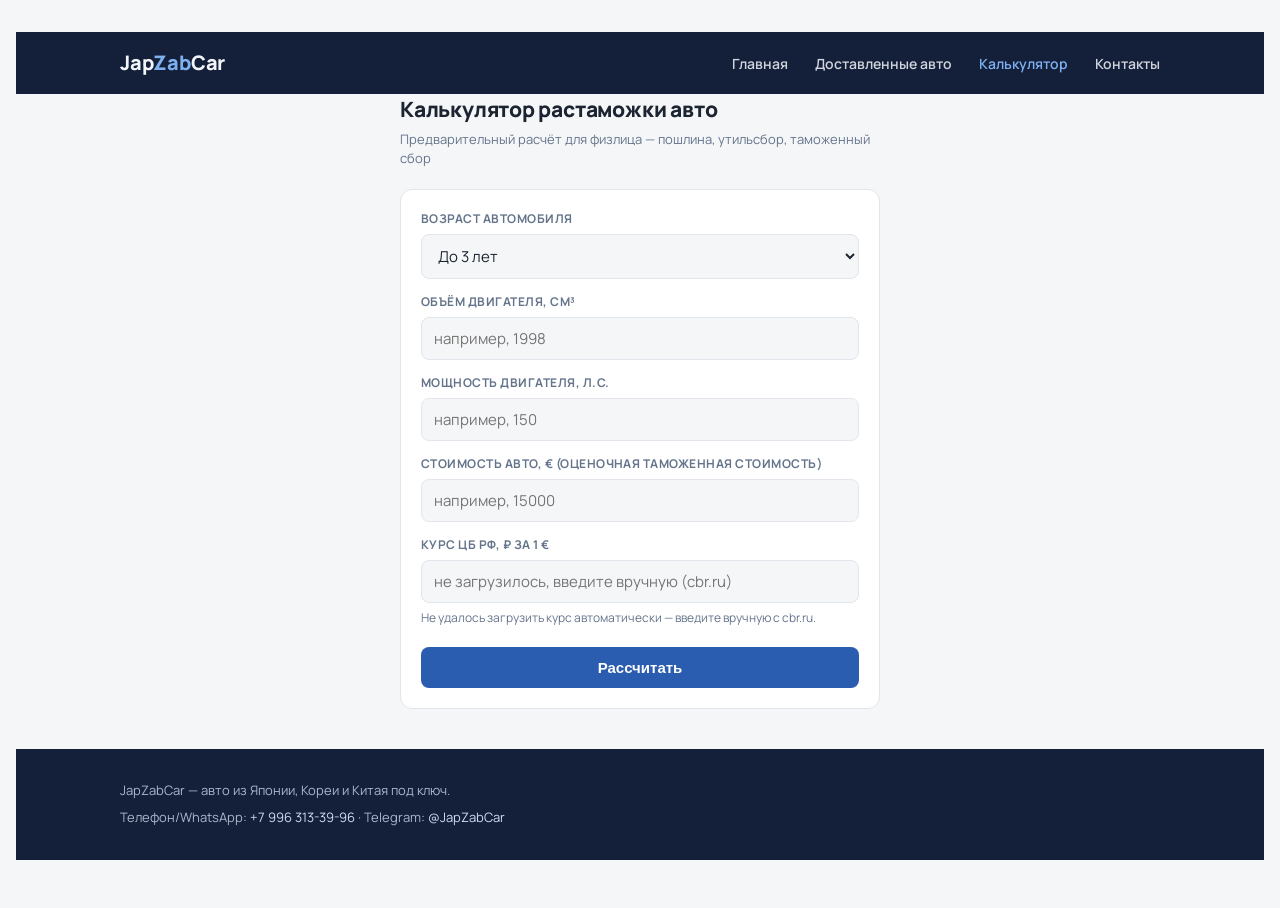
==== calculator.html @ 7b61141d "Первая версия сайта: главная, портфолио доставленных авто, калькулятор растаможки, контакты - 49 реа" ====
<!DOCTYPE html>
<html lang="ru">
<head>
<meta charset="UTF-8">
<meta name="viewport" content="width=device-width, initial-scale=1.0">
<title>Калькулятор растаможки — JapZabCar</title>
<link rel="preconnect" href="https://fonts.googleapis.com"><link href="https://fonts.googleapis.com/css2?family=Manrope:wght@400;600;700;800&family=IBM+Plex+Mono:wght@500;600&display=swap" rel="stylesheet">
<link rel="stylesheet" href="assets/css/style.css">

</head>
<body>
<header class="site">
  <div class="container">
    <div class="logo">Jap<span>Zab</span>Car</div>
    <nav class="main">
      <a href="index.html" >Главная</a>
      <a href="portfolio.html" >Доставленные авто</a>
      <a href="calculator.html" class="active">Калькулятор</a>
      <a href="contacts.html" >Контакты</a>
    </nav>
  </div>
</header>


<section class="container">
<style>
  :root {
    --bg: #f5f6f8;
    --surface: #ffffff;
    --border: #e2e5eb;
    --text: #1b2430;
    --muted: #64748b;
    --accent: #2a5db0;
    --accent-text: #ffffff;
    --warn-bg: #fff6e5;
    --warn-border: #f0d896;
    --warn-text: #8a5a00;
    --mono: "IBM Plex Mono", ui-monospace, monospace;
    --sans: "Manrope", system-ui, sans-serif;
  }
  @media (prefers-color-scheme: dark) {
    :root:not([data-theme="light"]) {
      --bg: #12161c;
      --surface: #1b212b;
      --border: #2b3441;
      --text: #e7ecf3;
      --muted: #93a1b4;
      --accent: #6fa0e8;
      --accent-text: #0d1520;
      --warn-bg: #2e2410;
      --warn-border: #5a4415;
      --warn-text: #f0c36b;
    }
  }
  :root[data-theme="dark"] {
    --bg: #12161c;
    --surface: #1b212b;
    --border: #2b3441;
    --text: #e7ecf3;
    --muted: #93a1b4;
    --accent: #6fa0e8;
    --accent-text: #0d1520;
    --warn-bg: #2e2410;
    --warn-border: #5a4415;
    --warn-text: #f0c36b;
  }
  body {
    background: var(--bg);
    color: var(--text);
    font-family: var(--sans);
    padding: 32px 16px 48px;
  }
  .calc-wrap { max-width: 480px; margin: 0 auto; }
  h1 { font-size: 21px; font-weight: 800; letter-spacing: -0.01em; margin: 0 0 4px; }
  .subtitle { color: var(--muted); font-size: 13px; margin: 0 0 20px; }
  .calc-card {
    background: var(--surface);
    border: 1px solid var(--border);
    border-radius: 12px;
    padding: 20px;
  }
  label { display: block; margin-top: 14px; font-weight: 700; font-size: 12px; text-transform: uppercase; letter-spacing: 0.04em; color: var(--muted); }
  label:first-of-type { margin-top: 0; }
  select, input {
    width: 100%; padding: 10px 12px; margin-top: 6px; font-size: 15px;
    box-sizing: border-box; background: var(--bg); color: var(--text);
    border: 1px solid var(--border); border-radius: 8px; font-family: var(--sans);
  }
  select:focus, input:focus { outline: 2px solid var(--accent); outline-offset: -1px; }
  button {
    width: 100%; margin-top: 20px; padding: 12px 20px; font-size: 15px; font-weight: 700;
    cursor: pointer; background: var(--accent); color: var(--accent-text); border: none; border-radius: 8px;
  }
  button:hover { filter: brightness(1.05); }
  #rateStatus { font-size: 12px; color: var(--muted); margin-top: 6px; }
  #result {
    margin-top: 20px; padding: 16px; background: var(--bg);
    border: 1px solid var(--border); border-radius: 10px; display: none;
  }
  #result.warn { background: var(--warn-bg); border-color: var(--warn-border); }
  .calc-row { display: flex; justify-content: space-between; gap: 12px; margin: 6px 0; font-size: 14px; }
  .calc-row span:last-child { font-family: var(--mono); font-variant-numeric: tabular-nums; }
  .calc-total { font-weight: 800; font-size: 17px; border-top: 1px solid var(--border); margin-top: 10px; padding-top: 10px; }
  .calc-disclaimer { font-size: 12px; color: var(--muted); margin-top: 12px; line-height: 1.5; }
  #result.warn .calc-disclaimer:first-of-type { color: var(--warn-text); }
</style>


<div class="calc-wrap">
  <h1>Калькулятор растаможки авто</h1>
  <p class="subtitle">Предварительный расчёт для физлица — пошлина, утильсбор, таможенный сбор</p>

  <div class="calc-card">
    <label for="age">Возраст автомобиля</label>
    <select id="age">
      <option value="new">До 3 лет</option>
      <option value="mid">3–5 лет</option>
      <option value="old">Старше 5 лет</option>
    </select>

    <label for="volume">Объём двигателя, см³</label>
    <input type="number" id="volume" placeholder="например, 1998">

    <label for="power">Мощность двигателя, л.с.</label>
    <input type="number" id="power" placeholder="например, 150">

    <label for="valueEur">Стоимость авто, € (оценочная таможенная стоимость)</label>
    <input type="number" id="valueEur" placeholder="например, 15000">

    <label for="rate">Курс ЦБ РФ, ₽ за 1 €</label>
    <input type="number" id="rate" placeholder="загружаем...">
    <div id="rateStatus">Загружаем курс...</div>

    <button onclick="calculate()">Рассчитать</button>

    <div id="result"></div>
  </div>
</div>

<script>
// Источники и статус подтверждения — см. calculator-formuly.md в этом же комплекте.
// Пошлина физлиц: Решение Совета ЕЭК №107 от 20.12.2017, Прил.2 Табл.2 — прочитан официальный PDF напрямую.

const DUTY_TABLE = {
  // Для age="new" (младше 3 лет) строка выбирается по ТАМОЖЕННОЙ СТОИМОСТИ В ЕВРО (max — порог стоимости €),
  // а не по объёму двигателя — так буквально в тексте Решения Совета ЕЭК №107, Прил.2, Табл.2, п.3
  // (подтверждено первоисточником: https://eec.eaeunion.org/upload/medialibrary/48d/754bnati3u804penijmb0h866e5g6cng/Prilozhenie-2_107.pdf).
  // Объём двигателя входит только в формулу минимума (perCm3 × объём).
  new: [
    { max: 8500, pct: 0.54, perCm3: 2.5 },
    { max: 16700, pct: 0.48, perCm3: 3.5 },
    { max: 42300, pct: 0.48, perCm3: 5.5 },
    { max: 84500, pct: 0.48, perCm3: 7.5 },
    { max: 169000, pct: 0.48, perCm3: 15.0 },
    { max: Infinity, pct: 0.48, perCm3: 20.0 },
  ],
  mid: [
    { max: 1000, perCm3: 1.5 },
    { max: 1500, perCm3: 1.7 },
    { max: 1800, perCm3: 2.5 },
    { max: 2300, perCm3: 2.7 },
    { max: 3000, perCm3: 3.0 },
    { max: Infinity, perCm3: 3.6 },
  ],
  old: [
    { max: 1000, perCm3: 3.0 },
    { max: 1500, perCm3: 3.2 },
    { max: 1800, perCm3: 3.5 },
    { max: 2300, perCm3: 4.8 },
    { max: 3000, perCm3: 5.0 },
    { max: Infinity, perCm3: 5.7 },
  ],
};

const UTIL_FEE_BASE = 20000;
const UTIL_COEF = { new: 0.17, mid: 0.26, old: 0.26 };
const POWER_LIMIT_HP = 160;

// Утильсбор для мощности >=160 л.с. — Пост. №1291 в ред. №1713 от 01.11.2025.
// Сверено с живым калькулятором drom.ru через агент-браузер 2026-09-20 (реальные значения, не пересказ).
// Коэффициенты ниже = таблица alta.ru/Контур.Норматив × 1.2 (индексация 2026 года, подтверждена на
// всех 5 диапазонах объёма и обеих возрастных колонках). Круглое число-порог относится к следующему
// диапазону (строгое "<"), не к предыдущему — проверено на переходах 159→160 и 219→220.
const UTIL_HP_BRACKETS = [190, 220, 250, 280, 310, 340, 370, 400, 430, 460, 500, Infinity];
const UTIL_INDEXATION_2026 = 1.2;
const UTIL_HIGH_POWER_TABLE = {
  1000: [[12.8,23.7],[13.2,24.4],[13.5,25.1],[14.4,25.1],[14.4,25.1],[14.4,25.1],[14.4,25.1],[14.4,25.1],[14.4,25.1],[14.4,25.1],[14.4,25.1],[14.4,25.1]],
  2000: [[37.5,62.2],[39.7,66],[42.1,69.9],[47.6,76.6],[53.8,83.8],[60.8,91.8],[69.3,100.5],[79,110],[90,120.5],[102.7,132],[117,144.5],[133.4,158.2]],
  3000: [[96.11,144],[98.5,145.9],[100.1,148],[105,152.5],[109.2,157.1],[113.6,161.4],[118.1,165.9],[122.9,170.6],[127.8,175.4],[132.9,180.3],[138.2,185.3],[143.7,190.5]],
  3500: [[109.8,166.7],[112,168.5],[114.3,170.3],[117.1,172.7],[120,177],[126.6,181.5],[133.6,186.9],[141,192.5],[148.7,198.3],[156.9,204.2],[165.5,210.4],[174.6,216.7]],
  Infinity: [[139.4,182.9],[141.8,185.7],[144.2,188.5],[147.1,192.8],[150,197.2],[155.3,208],[160.73,219.5],[166.4,231.6],[172.2,244.3],[178.2,257.8],[184.4,272],[190.9,286.9]],
};

function getVolumeCategoryKey(volume) {
  if (volume <= 1000) return 1000;
  if (volume <= 2000) return 2000;
  if (volume <= 3000) return 3000;
  if (volume <= 3500) return 3500;
  return Infinity;
}

function getUtilFeeRub(age, volume, power) {
  if (power < POWER_LIMIT_HP) {
    return UTIL_FEE_BASE * UTIL_COEF[age];
  }
  const volKey = getVolumeCategoryKey(volume);
  const rowIndex = UTIL_HP_BRACKETS.findIndex(b => power < b);
  const row = UTIL_HIGH_POWER_TABLE[volKey][rowIndex];
  const coef = (age === 'new' ? row[0] : row[1]) * UTIL_INDEXATION_2026; // mid и old — обе идут по колонке "старше 3 лет"
  return UTIL_FEE_BASE * coef;
}

// Таможенный сбор за операции — Пост. №1637 от 28.11.2024, ставки на 2026 г. по Пост. №1638 от 23.10.2025.
// Не подтверждено напрямую первоисточником, но сошлись 2 независимых таможенных портала (alta.ru, spinform.ru)
// + арифметика индексации 2025->2026 сходится. Зависит от стоимости в РУБЛЯХ, для любого возраста авто.
const CUSTOMS_FEE_TABLE = [
  { max: 200000, fee: 1231 },
  { max: 450000, fee: 2462 },
  { max: 1200000, fee: 4924 },
  { max: 2700000, fee: 13541 },
  { max: 4200000, fee: 18465 },
  { max: 5500000, fee: 21344 },
  { max: 10000000, fee: 49240 },
  { max: Infinity, fee: 73860 },
];

function findCustomsFee(valueRub) {
  return CUSTOMS_FEE_TABLE.find(b => valueRub <= b.max).fee;
}

function findBracket(age, volume, valueEur) {
  // "new" — строка по стоимости авто, "mid"/"old" — строка по объёму двигателя (разные подразделы Табл.2)
  const key = age === 'new' ? valueEur : volume;
  return DUTY_TABLE[age].find(b => key <= b.max);
}

// Автоподгрузка курса ЦБ РФ. Официальный cbr.ru не отдаёт CORS-заголовки — прямой fetch с браузера
// падает с "Failed to fetch" (проверено 2026-09-20). Используем сторонее зеркало cbr-xml-daily.ru, которое
// зеркалит официальные данные ЦБ РФ и отдаёт их с CORS для клиентского JS (курсы совпали с ЦБ РФ на ту же
// дату, которые показывал drom.ru). Это НЕ официальный источник — если зеркало ляжет, поле остаётся
// редактируемым вручную.
async function loadCbrRate() {
  const rateInput = document.getElementById('rate');
  const statusEl = document.getElementById('rateStatus');
  try {
    const res = await fetch('https://www.cbr-xml-daily.ru/daily_json.js');
    const data = await res.json();
    const eurRate = data.Valute.EUR.Value;
    const dateStr = new Date(data.Date).toLocaleDateString('ru-RU');
    rateInput.value = eurRate.toFixed(4);
    rateInput.placeholder = '';
    statusEl.textContent = `Курс ЦБ РФ на ${dateStr}: ${eurRate.toFixed(2)} ₽ (зеркало cbr-xml-daily.ru, можно исправить вручную)`;
  } catch (e) {
    rateInput.placeholder = 'не загрузилось, введите вручную (cbr.ru)';
    statusEl.textContent = 'Не удалось загрузить курс автоматически — введите вручную с cbr.ru.';
  }
}
loadCbrRate();

function calculate() {
  const age = document.getElementById('age').value;
  const volume = parseFloat(document.getElementById('volume').value);
  const power = parseFloat(document.getElementById('power').value);
  const valueEur = parseFloat(document.getElementById('valueEur').value);
  const rate = parseFloat(document.getElementById('rate').value);

  const resultEl = document.getElementById('result');
  resultEl.style.display = 'block';

  if (!volume || !power) {
    resultEl.className = 'warn';
    resultEl.innerHTML = '<div class="calc-row">Заполните объём двигателя и мощность.</div>';
    return;
  }

  if (!valueEur || !rate) {
    resultEl.className = 'warn';
    resultEl.innerHTML = '<div class="calc-row">Заполните стоимость авто и курс — сбор считается от стоимости при любом возрасте авто.</div>';
    return;
  }

  const bracket = findBracket(age, volume, valueEur);
  let dutyEur;
  if (age === 'new') {
    dutyEur = Math.max(valueEur * bracket.pct, bracket.perCm3 * volume);
  } else {
    dutyEur = bracket.perCm3 * volume;
  }
  const dutyRub = dutyEur * rate;
  const utilFeeRub = getUtilFeeRub(age, volume, power);
  const valueRub = valueEur * rate;
  const customsFeeRub = findCustomsFee(valueRub);
  const totalRub = dutyRub + utilFeeRub + customsFeeRub;

  resultEl.className = power >= POWER_LIMIT_HP ? 'warn' : '';
  const highPowerNote = power >= POWER_LIMIT_HP
    ? '<div class="calc-disclaimer"><b>Авто от 160 л.с.:</b> утильсбор посчитан по таблице повышенных коэффициентов (с индексацией 2026 года), сверено с живым калькулятором drom.ru — но это тоже не первоисточник напрямую. Перед реальной оплатой уточните у менеджера.</div>'
    : '';

  resultEl.innerHTML = `
    <div class="calc-row"><span>Пошлина</span><span>${Math.round(dutyRub).toLocaleString('ru-RU')} ₽</span></div>
    <div class="calc-row"><span>Утилизационный сбор</span><span>${Math.round(utilFeeRub).toLocaleString('ru-RU')} ₽</span></div>
    <div class="calc-row"><span>Таможенный сбор за операции</span><span>${Math.round(customsFeeRub).toLocaleString('ru-RU')} ₽</span></div>
    <div class="calc-row calc-total"><span>Итого (растаможка)</span><span>${Math.round(totalRub).toLocaleString('ru-RU')} ₽</span></div>
    ${highPowerNote}
    <div class="calc-disclaimer">Предварительный расчёт. Не включает доставку, брокерские услуги, СБКТС/ЭПТС и прочие сопутствующие расходы. Точную сумму подтверждает менеджер. Формулы требуют сверки с первоисточником перед боевым запуском — см. calculator-formuly.md.</div>
  `;
}
</script>

</section>

<footer class="site">
  <div class="container">
    <div>JapZabCar &mdash; авто из Японии, Кореи и Китая под ключ.</div>
    <div style="margin-top:8px;">Телефон/WhatsApp: <a href="https://wa.me/79963133996">+7 996 313-39-96</a> &middot; Telegram: <a href="https://t.me/JapZabCar">@JapZabCar</a></div>
  </div>
</footer>

</body>
</html>
---- assets/css/style.css ----
:root {
  --bg: #f6f7f9;
  --surface: #ffffff;
  --border: #e3e6eb;
  --text: #1b2430;
  --muted: #64748b;
  --accent: #2a5db0;
  --accent-dark: #1e4685;
  --accent-text: #ffffff;
  --header-bg: #14203a;
  --header-text: #f2f5fa;
}

* { box-sizing: border-box; }

body {
  margin: 0;
  background: var(--bg);
  color: var(--text);
  font-family: "Manrope", system-ui, -apple-system, sans-serif;
  line-height: 1.5;
}

.mono { font-family: "IBM Plex Mono", ui-monospace, monospace; font-variant-numeric: tabular-nums; }

a { color: var(--accent); text-decoration: none; }
a:hover { text-decoration: underline; }

.container { max-width: 1080px; margin: 0 auto; padding: 0 20px; }

/* Header */
header.site {
  background: var(--header-bg);
  color: var(--header-text);
}
header.site .container {
  display: flex;
  align-items: center;
  justify-content: space-between;
  padding: 16px 20px;
  flex-wrap: wrap;
  gap: 12px;
}
.logo {
  font-weight: 800;
  font-size: 20px;
  color: var(--header-text);
  letter-spacing: -0.01em;
}
.logo span { color: #7fb0f0; }
nav.main a {
  color: var(--header-text);
  margin-left: 24px;
  font-size: 14px;
  font-weight: 600;
  opacity: 0.85;
}
nav.main a:hover { opacity: 1; text-decoration: none; }
nav.main a.active { color: #7fb0f0; opacity: 1; }
@media (max-width: 640px) {
  nav.main { width: 100%; display: flex; justify-content: space-between; }
  nav.main a { margin-left: 0; }
}

/* Hero */
.hero {
  background: linear-gradient(160deg, var(--header-bg), #1d3057);
  color: var(--header-text);
  padding: 56px 0 64px;
}
.hero h1 {
  font-size: clamp(28px, 4vw, 42px);
  font-weight: 800;
  letter-spacing: -0.02em;
  margin: 0 0 14px;
  max-width: 640px;
}
.hero p {
  font-size: 17px;
  color: #c7d2e3;
  max-width: 560px;
  margin: 0 0 28px;
}
.hero-flags { font-size: 22px; margin-bottom: 8px; }
.btn {
  display: inline-block;
  padding: 12px 22px;
  border-radius: 8px;
  font-weight: 700;
  font-size: 15px;
  cursor: pointer;
  border: none;
}
.btn-primary { background: var(--accent); color: var(--accent-text); }
.btn-primary:hover { background: var(--accent-dark); text-decoration: none; }
.btn-ghost { background: transparent; color: var(--header-text); border: 1px solid rgba(255,255,255,0.35); margin-left: 12px; }
.btn-ghost:hover { background: rgba(255,255,255,0.08); text-decoration: none; }

/* Sections */
section { padding: 48px 0; }
.section-title {
  font-size: 26px;
  font-weight: 800;
  letter-spacing: -0.01em;
  margin: 0 0 8px;
}
.section-subtitle { color: var(--muted); margin: 0 0 32px; font-size: 15px; }

/* Steps */
.steps { display: grid; grid-template-columns: repeat(auto-fit, minmax(160px, 1fr)); gap: 16px; }
.step {
  background: var(--surface);
  border: 1px solid var(--border);
  border-radius: 12px;
  padding: 20px;
}
.step .num {
  font-family: "IBM Plex Mono", monospace;
  color: var(--accent);
  font-weight: 700;
  font-size: 13px;
  margin-bottom: 8px;
}
.step h3 { margin: 0 0 6px; font-size: 16px; }
.step p { margin: 0; color: var(--muted); font-size: 14px; }

/* Cards grid (portfolio) */
.cards-grid {
  display: grid;
  grid-template-columns: repeat(auto-fill, minmax(260px, 1fr));
  gap: 20px;
}
.card {
  background: var(--surface);
  border: 1px solid var(--border);
  border-radius: 12px;
  overflow: hidden;
  display: flex;
  flex-direction: column;
}
.card img {
  width: 100%;
  height: 180px;
  object-fit: cover;
  background: #dde2e8;
  display: block;
}
.card-body { padding: 16px; display: flex; flex-direction: column; gap: 6px; flex: 1; }
.card-body h3 { margin: 0; font-size: 16px; }
.card-specs { font-size: 13px; color: var(--muted); display: flex; flex-wrap: wrap; gap: 6px 10px; }
.card-price {
  margin-top: auto;
  padding-top: 10px;
  border-top: 1px solid var(--border);
  font-weight: 800;
  font-size: 17px;
  font-family: "IBM Plex Mono", monospace;
}
.card-client { font-size: 13px; color: var(--muted); }

/* Reviews */
.reviews-grid { display: grid; grid-template-columns: repeat(auto-fill, minmax(280px, 1fr)); gap: 18px; }
.review {
  background: var(--surface);
  border: 1px solid var(--border);
  border-radius: 12px;
  padding: 18px;
  font-size: 14px;
}
.review p { margin: 0 0 10px; color: var(--text); }
.review .review-date { color: var(--muted); font-size: 12px; }

/* Footer */
footer.site {
  background: var(--header-bg);
  color: #aab6cc;
  padding: 32px 0;
  font-size: 13px;
  margin-top: 40px;
}
footer.site a { color: #cddcf3; }

/* Buttons row */
.cta-row { display: flex; flex-wrap: wrap; gap: 12px; }

/* Contact / form */
.contact-box {
  background: var(--surface);
  border: 1px solid var(--border);
  border-radius: 12px;
  padding: 24px;
  max-width: 480px;
}
.contact-box label { display: block; font-weight: 700; font-size: 12px; text-transform: uppercase; letter-spacing: 0.04em; color: var(--muted); margin-top: 14px; }
.contact-box label:first-child { margin-top: 0; }
.contact-box input, .contact-box textarea {
  width: 100%; padding: 10px 12px; margin-top: 6px; font-size: 15px;
  border: 1px solid var(--border); border-radius: 8px; font-family: inherit; background: var(--bg); color: var(--text);
}
.contact-status { font-size: 13px; margin-top: 12px; color: var(--muted); }

.badge {
  display: inline-block; background: #eaf1fc; color: var(--accent-dark);
  border-radius: 999px; padding: 3px 10px; font-size: 12px; font-weight: 700;
}
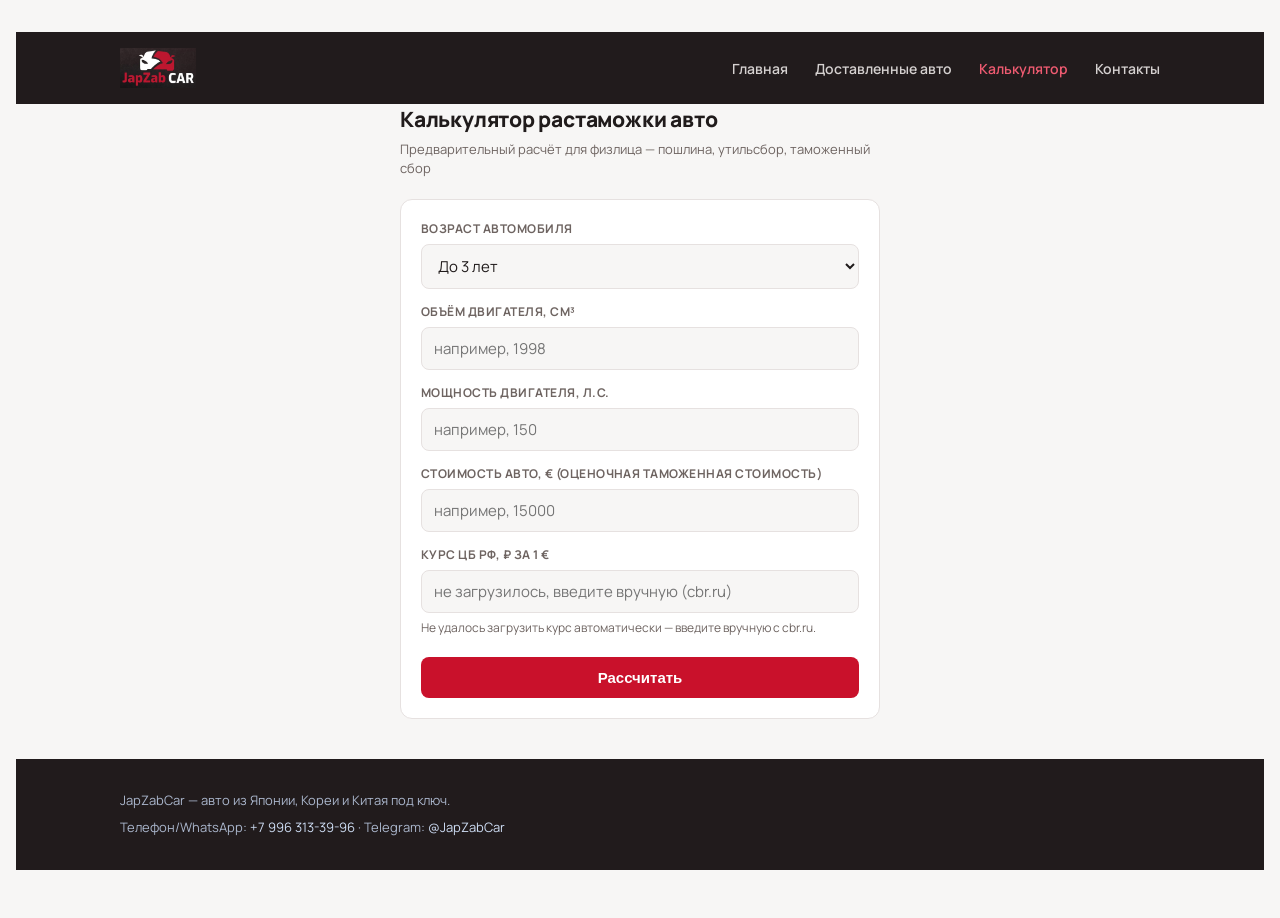
==== commit 51102bee: "Внедрён реальный бренд JapZabCar: логотип, красно-чёрная палитра вместо временной синей - Логотип об" ====
--- a/calculator.html
+++ b/calculator.html
@@ -5,13 +5,14 @@
 <meta name="viewport" content="width=device-width, initial-scale=1.0">
 <title>Калькулятор растаможки — JapZabCar</title>
 <link rel="preconnect" href="https://fonts.googleapis.com"><link href="https://fonts.googleapis.com/css2?family=Manrope:wght@400;600;700;800&family=IBM+Plex+Mono:wght@500;600&display=swap" rel="stylesheet">
+<link rel="icon" href="assets/favicon.png" type="image/png">
 <link rel="stylesheet" href="assets/css/style.css">
 
 </head>
 <body>
 <header class="site">
   <div class="container">
-    <div class="logo">Jap<span>Zab</span>Car</div>
+    <a href="index.html" class="logo"><img src="assets/logo.png" alt="JapZabCar"></a>
     <nav class="main">
       <a href="index.html" >Главная</a>
       <a href="portfolio.html" >Доставленные авто</a>
@@ -25,13 +26,6 @@
 <section class="container">
 <style>
   :root {
-    --bg: #f5f6f8;
-    --surface: #ffffff;
-    --border: #e2e5eb;
-    --text: #1b2430;
-    --muted: #64748b;
-    --accent: #2a5db0;
-    --accent-text: #ffffff;
     --warn-bg: #fff6e5;
     --warn-border: #f0d896;
     --warn-text: #8a5a00;
@@ -40,26 +34,12 @@
   }
   @media (prefers-color-scheme: dark) {
     :root:not([data-theme="light"]) {
-      --bg: #12161c;
-      --surface: #1b212b;
-      --border: #2b3441;
-      --text: #e7ecf3;
-      --muted: #93a1b4;
-      --accent: #6fa0e8;
-      --accent-text: #0d1520;
       --warn-bg: #2e2410;
       --warn-border: #5a4415;
       --warn-text: #f0c36b;
     }
   }
   :root[data-theme="dark"] {
-    --bg: #12161c;
-    --surface: #1b212b;
-    --border: #2b3441;
-    --text: #e7ecf3;
-    --muted: #93a1b4;
-    --accent: #6fa0e8;
-    --accent-text: #0d1520;
     --warn-bg: #2e2410;
     --warn-border: #5a4415;
     --warn-text: #f0c36b;
@@ -256,6 +236,11 @@
   }
 }
 loadCbrRate();
+// Подстраховка: если самый первый fetch на странице проиграл гонку с установкой соединения
+// (наблюдалось в тестах — первый вызов не всегда успевает) — пробуем ещё раз после полной загрузки.
+window.addEventListener('load', () => {
+  if (!document.getElementById('rate').value) loadCbrRate();
+});
 
 function calculate() {
   const age = document.getElementById('age').value;
@@ -317,5 +302,6 @@
   </div>
 </footer>
 
+<script src="assets/js/reveal.js" defer></script>
 </body>
 </html>
--- a/assets/css/style.css
+++ b/assets/css/style.css
@@ -1,14 +1,15 @@
 :root {
-  --bg: #f6f7f9;
+  --bg: #f7f6f5;
   --surface: #ffffff;
-  --border: #e3e6eb;
-  --text: #1b2430;
-  --muted: #64748b;
-  --accent: #2a5db0;
-  --accent-dark: #1e4685;
+  --border: #e6e1e0;
+  --text: #201b1b;
+  --muted: #6e6461;
+  --accent: #c9112b;
+  --accent-dark: #970d21;
   --accent-text: #ffffff;
-  --header-bg: #14203a;
-  --header-text: #f2f5fa;
+  --header-bg: #211b1c;
+  --header-bg-2: #34292a;
+  --header-text: #f5f1f0;
 }
 
 * { box-sizing: border-box; }
@@ -42,12 +43,10 @@
   gap: 12px;
 }
 .logo {
-  font-weight: 800;
-  font-size: 20px;
-  color: var(--header-text);
-  letter-spacing: -0.01em;
-}
-.logo span { color: #7fb0f0; }
+  display: flex;
+  align-items: center;
+}
+.logo img { height: 40px; width: auto; display: block; }
 nav.main a {
   color: var(--header-text);
   margin-left: 24px;
@@ -56,7 +55,7 @@
   opacity: 0.85;
 }
 nav.main a:hover { opacity: 1; text-decoration: none; }
-nav.main a.active { color: #7fb0f0; opacity: 1; }
+nav.main a.active { color: #ef5b71; opacity: 1; }
 @media (max-width: 640px) {
   nav.main { width: 100%; display: flex; justify-content: space-between; }
   nav.main a { margin-left: 0; }
@@ -64,7 +63,7 @@
 
 /* Hero */
 .hero {
-  background: linear-gradient(160deg, var(--header-bg), #1d3057);
+  background: linear-gradient(160deg, var(--header-bg), var(--header-bg-2));
   color: var(--header-text);
   padding: 56px 0 64px;
 }
@@ -82,6 +81,32 @@
   margin: 0 0 28px;
 }
 .hero-flags { font-size: 22px; margin-bottom: 8px; }
+
+/* Hero load-in (plays once on page load, not scroll-triggered) */
+.hero-flags, .hero h1, .hero p, .hero .cta-row {
+  animation: heroIn 0.6s ease both;
+}
+.hero-flags { animation-delay: 0s; }
+.hero h1 { animation-delay: 0.08s; }
+.hero p { animation-delay: 0.16s; }
+.hero .cta-row { animation-delay: 0.24s; }
+@keyframes heroIn {
+  from { opacity: 0; transform: translateY(10px); }
+  to { opacity: 1; transform: translateY(0); }
+}
+
+/* Scroll-reveal (see assets/js/reveal.js) */
+.reveal {
+  opacity: 0;
+  transform: translateY(18px);
+  transition: opacity 0.5s ease, transform 0.5s ease;
+}
+.reveal.visible { opacity: 1; transform: translateY(0); }
+
+@media (prefers-reduced-motion: reduce) {
+  .hero-flags, .hero h1, .hero p, .hero .cta-row { animation: none; }
+  .reveal { transition: none; opacity: 1; transform: none; }
+}
 .btn {
   display: inline-block;
   padding: 12px 22px;
@@ -137,6 +162,11 @@
   overflow: hidden;
   display: flex;
   flex-direction: column;
+  transition: transform 0.25s ease, box-shadow 0.25s ease;
+}
+.card:hover {
+  transform: translateY(-4px);
+  box-shadow: 0 12px 24px -12px rgba(20, 32, 58, 0.25);
 }
 .card img {
   width: 100%;
@@ -200,6 +230,6 @@
 .contact-status { font-size: 13px; margin-top: 12px; color: var(--muted); }
 
 .badge {
-  display: inline-block; background: #eaf1fc; color: var(--accent-dark);
+  display: inline-block; background: #fbe2e6; color: var(--accent-dark);
   border-radius: 999px; padding: 3px 10px; font-size: 12px; font-weight: 700;
 }
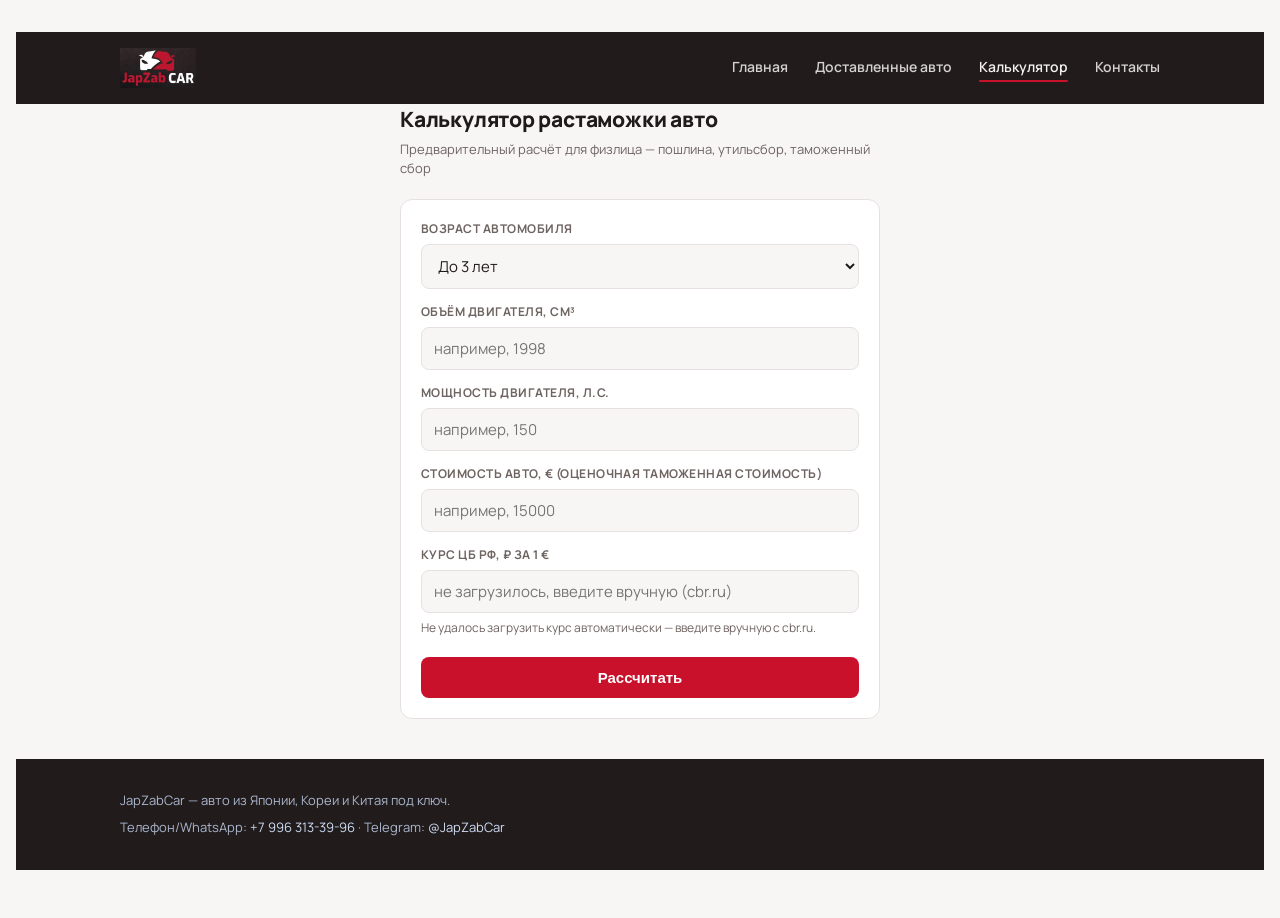
==== commit b4a75158: "Шапка: sticky с тенью при скролле, анимированное подчёркивание пунктов меню Шапка раньше сливалась с" ====
--- a/calculator.html
+++ b/calculator.html
@@ -302,6 +302,7 @@
   </div>
 </footer>
 
+<script src="assets/js/header.js" defer></script>
 <script src="assets/js/reveal.js" defer></script>
 </body>
 </html>
--- a/assets/css/style.css
+++ b/assets/css/style.css
@@ -31,8 +31,16 @@
 
 /* Header */
 header.site {
+  position: sticky;
+  top: 0;
+  z-index: 500;
   background: var(--header-bg);
   color: var(--header-text);
+  box-shadow: 0 0 0 rgba(10, 8, 8, 0);
+  transition: box-shadow 0.25s ease;
+}
+header.site.scrolled {
+  box-shadow: 0 8px 24px -14px rgba(10, 8, 8, 0.55);
 }
 header.site .container {
   display: flex;
@@ -48,17 +56,39 @@
 }
 .logo img { height: 40px; width: auto; display: block; }
 nav.main a {
+  position: relative;
+  display: inline-block;
   color: var(--header-text);
   margin-left: 24px;
+  padding-bottom: 5px;
   font-size: 14px;
   font-weight: 600;
   opacity: 0.85;
 }
+nav.main a::after {
+  content: "";
+  position: absolute;
+  left: 0;
+  right: 0;
+  bottom: 0;
+  height: 2px;
+  background: var(--accent);
+  border-radius: 2px;
+  transform: scaleX(0);
+  transform-origin: left;
+  transition: transform 0.25s ease;
+}
 nav.main a:hover { opacity: 1; text-decoration: none; }
-nav.main a.active { color: #ef5b71; opacity: 1; }
+nav.main a:hover::after,
+nav.main a.active::after { transform: scaleX(1); }
+nav.main a.active { opacity: 1; }
 @media (max-width: 640px) {
   nav.main { width: 100%; display: flex; justify-content: space-between; }
   nav.main a { margin-left: 0; }
+}
+@media (prefers-reduced-motion: reduce) {
+  nav.main a::after { transition: none; }
+  header.site { transition: none; }
 }
 
 /* Hero */
@@ -233,3 +263,163 @@
   display: inline-block; background: #fbe2e6; color: var(--accent-dark);
   border-radius: 999px; padding: 3px 10px; font-size: 12px; font-weight: 700;
 }
+
+/* Carousel (homepage delivered-cars) */
+.carousel { display: flex; align-items: center; gap: 16px; }
+.carousel-track { flex: 1; min-width: 0; overflow: hidden; }
+
+.carousel-slide { display: none; }
+.carousel-slide.active {
+  display: flex;
+  background: var(--surface);
+  border: 1px solid var(--border);
+  border-radius: 16px;
+  overflow: hidden;
+}
+.carousel-slide.active.dir-next { animation: slideInRight 0.32s ease; }
+.carousel-slide.active.dir-prev { animation: slideInLeft 0.32s ease; }
+@keyframes slideInRight {
+  from { opacity: 0; transform: translateX(28px); }
+  to { opacity: 1; transform: translateX(0); }
+}
+@keyframes slideInLeft {
+  from { opacity: 0; transform: translateX(-28px); }
+  to { opacity: 1; transform: translateX(0); }
+}
+@media (max-width: 720px) {
+  .carousel-slide.active { flex-direction: column; }
+}
+
+.slide-photo {
+  position: relative;
+  flex: 0 0 46%;
+  border: none;
+  padding: 0;
+  margin: 0;
+  background: #dde2e8;
+  cursor: zoom-in;
+  display: block;
+}
+.slide-photo img { width: 100%; height: 100%; min-height: 300px; object-fit: cover; display: block; transition: transform 0.35s ease; }
+.slide-photo:hover img { transform: scale(1.035); }
+@media (max-width: 720px) {
+  .slide-photo { flex: 0 0 auto; }
+  .slide-photo img { min-height: 220px; }
+}
+
+.slide-photo-hint {
+  position: absolute;
+  left: 12px;
+  bottom: 12px;
+  background: rgba(20, 16, 16, 0.65);
+  color: #fff;
+  font-size: 12px;
+  font-weight: 600;
+  padding: 6px 10px;
+  border-radius: 999px;
+}
+
+.slide-body { flex: 1; padding: 32px; display: flex; flex-direction: column; gap: 10px; justify-content: center; }
+.slide-body h3 { margin: 0; font-size: 24px; }
+.slide-specs { font-size: 14px; color: var(--muted); display: flex; flex-wrap: wrap; gap: 8px 14px; }
+.slide-client { font-size: 14px; color: var(--muted); }
+.slide-price {
+  margin-top: auto; padding-top: 16px; border-top: 1px solid var(--border);
+  font-weight: 800; font-size: 26px; font-family: "IBM Plex Mono", monospace;
+}
+@media (max-width: 720px) {
+  .slide-body { padding: 22px; }
+  .slide-body h3 { font-size: 20px; }
+  .slide-price { font-size: 22px; }
+}
+
+.carousel-arrow {
+  flex: 0 0 auto;
+  width: 44px; height: 44px;
+  border-radius: 50%;
+  border: 1px solid var(--border);
+  background: var(--surface);
+  color: var(--text);
+  font-size: 24px;
+  line-height: 1;
+  cursor: pointer;
+  display: flex; align-items: center; justify-content: center;
+  transition: background 0.2s ease, color 0.2s ease, border-color 0.2s ease, transform 0.15s ease;
+}
+.carousel-arrow:hover { background: var(--accent); color: var(--accent-text); border-color: var(--accent); }
+.carousel-arrow:active { transform: scale(0.92); }
+@media (max-width: 640px) {
+  .carousel { gap: 8px; }
+  .carousel-arrow { width: 34px; height: 34px; font-size: 18px; }
+}
+
+.carousel-dots {
+  display: flex; gap: 6px;
+  justify-content: center;
+  overflow-x: auto;
+  padding: 16px 4px 4px;
+  scrollbar-width: none;
+}
+.carousel-dots::-webkit-scrollbar { display: none; }
+.carousel-dot {
+  flex: 0 0 auto; width: 8px; height: 8px; border-radius: 50%;
+  border: none; background: var(--border); padding: 0; cursor: pointer;
+}
+.carousel-dot.active { background: var(--accent); width: 22px; border-radius: 5px; transition: width 0.2s ease; }
+
+.carousel-counter {
+  text-align: center; font-size: 13px; color: var(--muted); margin-top: 4px;
+  font-family: "IBM Plex Mono", monospace;
+}
+
+/* Lightbox */
+.lightbox {
+  position: fixed; inset: 0; background: rgba(10, 8, 8, 0.92); z-index: 1000;
+  display: flex; align-items: center; justify-content: center;
+}
+.lightbox[hidden] { display: none; }
+.lightbox:not([hidden]) { animation: lightboxBackdropIn 0.2s ease; }
+.lightbox.closing { animation: lightboxBackdropOut 0.18s ease forwards; }
+@keyframes lightboxBackdropIn {
+  from { opacity: 0; }
+  to { opacity: 1; }
+}
+@keyframes lightboxBackdropOut {
+  from { opacity: 1; }
+  to { opacity: 0; }
+}
+.lightbox-img { max-width: 90vw; max-height: 85vh; object-fit: contain; border-radius: 8px; }
+.lightbox-img.pop { animation: lightboxImgPop 0.28s ease; }
+.lightbox.closing .lightbox-img { animation: lightboxImgOut 0.18s ease forwards; }
+@keyframes lightboxImgPop {
+  from { opacity: 0; transform: scale(0.96); }
+  to { opacity: 1; transform: scale(1); }
+}
+@keyframes lightboxImgOut {
+  from { opacity: 1; transform: scale(1); }
+  to { opacity: 0; transform: scale(0.96); }
+}
+.lightbox-close {
+  position: absolute; top: 18px; right: 22px;
+  background: none; border: none; color: #fff;
+  font-size: 32px; line-height: 1; cursor: pointer;
+}
+.lightbox-arrow {
+  position: absolute; top: 50%; transform: translateY(-50%);
+  width: 52px; height: 52px; border-radius: 50%;
+  border: 1px solid rgba(255, 255, 255, 0.35);
+  background: rgba(255, 255, 255, 0.08); color: #fff;
+  font-size: 28px; cursor: pointer;
+}
+.lightbox-prev { left: 18px; }
+.lightbox-next { right: 18px; }
+.lightbox-counter {
+  position: absolute; bottom: 20px; left: 50%; transform: translateX(-50%);
+  color: #fff; font-size: 13px; font-family: "IBM Plex Mono", monospace;
+  background: rgba(0, 0, 0, 0.4); padding: 4px 12px; border-radius: 999px;
+}
+@media (max-width: 640px) {
+  .lightbox-arrow { width: 40px; height: 40px; font-size: 22px; }
+  .lightbox-prev { left: 6px; }
+  .lightbox-next { right: 6px; }
+}
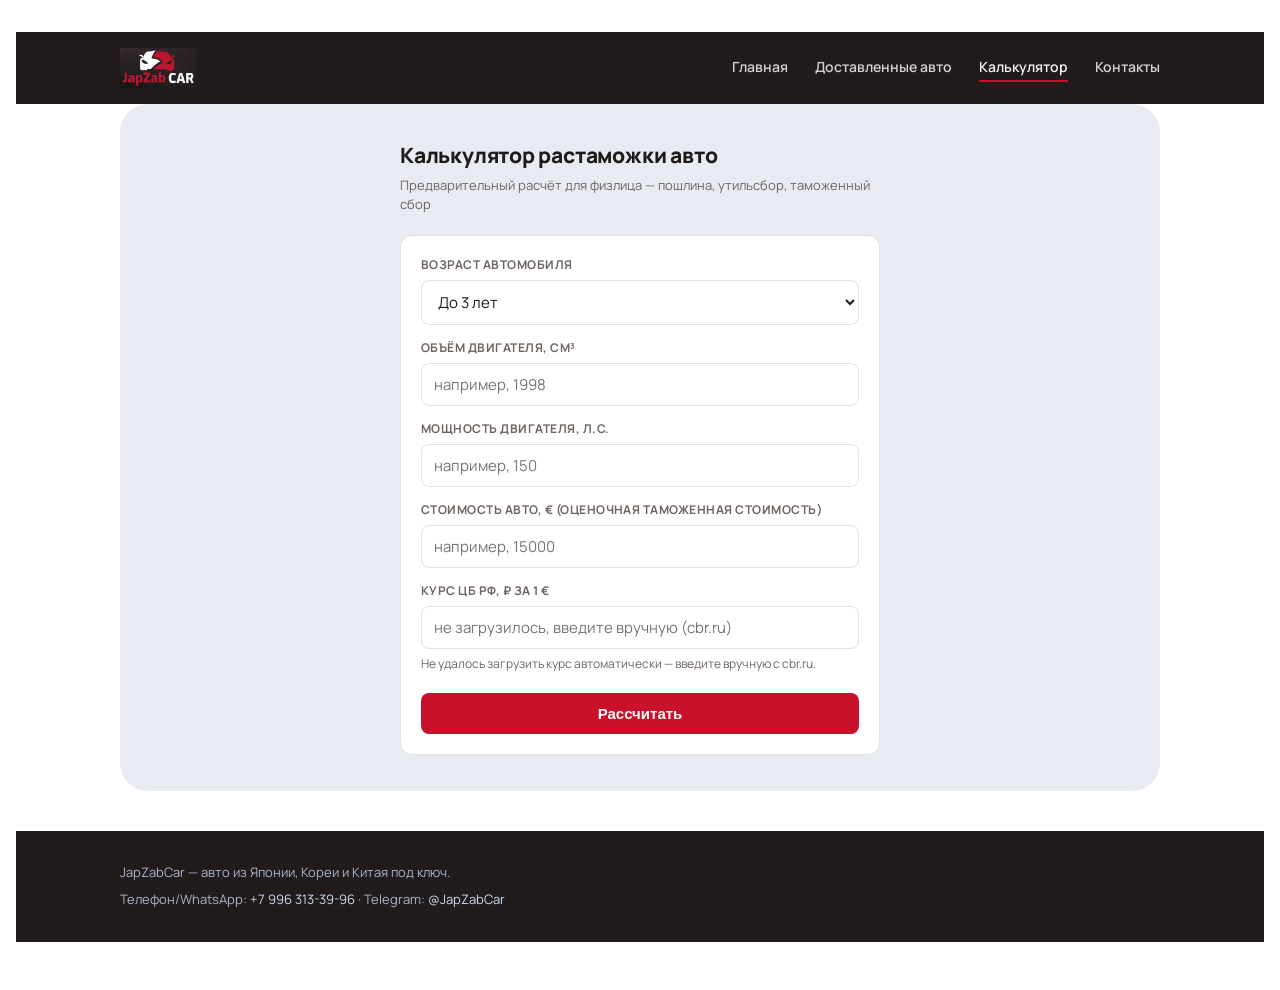
==== commit 601bbbfd: "Редизайн по мотивам noharaauto.com: лавандовые панели, пилюли, курсив Референс: https://noharaauto.c" ====
--- a/calculator.html
+++ b/calculator.html
@@ -84,6 +84,7 @@
   .calc-disclaimer { font-size: 12px; color: var(--muted); margin-top: 12px; line-height: 1.5; }
   #result.warn .calc-disclaimer:first-of-type { color: var(--warn-text); }
 </style>
+<div class="panel">
 
 
 <div class="calc-wrap">
@@ -293,6 +294,7 @@
 }
 </script>
 
+</div>
 </section>
 
 <footer class="site">
--- a/assets/css/style.css
+++ b/assets/css/style.css
@@ -1,5 +1,6 @@
 :root {
-  --bg: #f7f6f5;
+  --bg: #ffffff;
+  --panel-bg: #e9ebf3;
   --surface: #ffffff;
   --border: #e6e1e0;
   --text: #201b1b;
@@ -110,7 +111,15 @@
   max-width: 560px;
   margin: 0 0 28px;
 }
-.hero-flags { font-size: 22px; margin-bottom: 8px; }
+.hero-flags { display: flex; gap: 8px; margin-bottom: 12px; }
+.flag-icon {
+  display: inline-flex;
+  width: 27px; height: 18px;
+  border-radius: 3px;
+  overflow: hidden;
+  box-shadow: 0 0 0 1px rgba(255, 255, 255, 0.18);
+}
+.flag-icon svg { width: 100%; height: 100%; display: block; }
 
 /* Hero load-in (plays once on page load, not scroll-triggered) */
 .hero-flags, .hero h1, .hero p, .hero .cta-row {
@@ -139,8 +148,8 @@
 }
 .btn {
   display: inline-block;
-  padding: 12px 22px;
-  border-radius: 8px;
+  padding: 13px 26px;
+  border-radius: 999px;
   font-weight: 700;
   font-size: 15px;
   cursor: pointer;
@@ -156,17 +165,29 @@
 .section-title {
   font-size: 26px;
   font-weight: 800;
+  font-style: italic;
   letter-spacing: -0.01em;
   margin: 0 0 8px;
 }
 .section-subtitle { color: var(--muted); margin: 0 0 32px; font-size: 15px; }
+
+/* Soft rounded module panel — wraps a section's main content on a tinted
+   surface, the site's most-repeated structural motif */
+.panel {
+  background: var(--panel-bg);
+  border-radius: 28px;
+  padding: 36px;
+}
+@media (max-width: 640px) {
+  .panel { padding: 22px 16px; border-radius: 20px; }
+}
 
 /* Steps */
 .steps { display: grid; grid-template-columns: repeat(auto-fit, minmax(160px, 1fr)); gap: 16px; }
 .step {
   background: var(--surface);
   border: 1px solid var(--border);
-  border-radius: 12px;
+  border-radius: 16px;
   padding: 20px;
 }
 .step .num {
@@ -188,7 +209,7 @@
 .card {
   background: var(--surface);
   border: 1px solid var(--border);
-  border-radius: 12px;
+  border-radius: 18px;
   overflow: hidden;
   display: flex;
   flex-direction: column;
@@ -216,6 +237,7 @@
   font-size: 17px;
   font-family: "IBM Plex Mono", monospace;
 }
+.price-arrow { color: var(--accent); font-weight: 700; margin-left: 2px; }
 .card-client { font-size: 13px; color: var(--muted); }
 
 /* Reviews */
@@ -223,11 +245,11 @@
 .review {
   background: var(--surface);
   border: 1px solid var(--border);
-  border-radius: 12px;
+  border-radius: 16px;
   padding: 18px;
   font-size: 14px;
 }
-.review p { margin: 0 0 10px; color: var(--text); }
+.review p { margin: 0 0 10px; color: var(--text); overflow-wrap: break-word; }
 .review .review-date { color: var(--muted); font-size: 12px; }
 
 /* Footer */
@@ -247,7 +269,7 @@
 .contact-box {
   background: var(--surface);
   border: 1px solid var(--border);
-  border-radius: 12px;
+  border-radius: 18px;
   padding: 24px;
   max-width: 480px;
 }
@@ -255,7 +277,7 @@
 .contact-box label:first-child { margin-top: 0; }
 .contact-box input, .contact-box textarea {
   width: 100%; padding: 10px 12px; margin-top: 6px; font-size: 15px;
-  border: 1px solid var(--border); border-radius: 8px; font-family: inherit; background: var(--bg); color: var(--text);
+  border: 1px solid var(--border); border-radius: 10px; font-family: inherit; background: #ffffff; color: var(--text);
 }
 .contact-status { font-size: 13px; margin-top: 12px; color: var(--muted); }
 
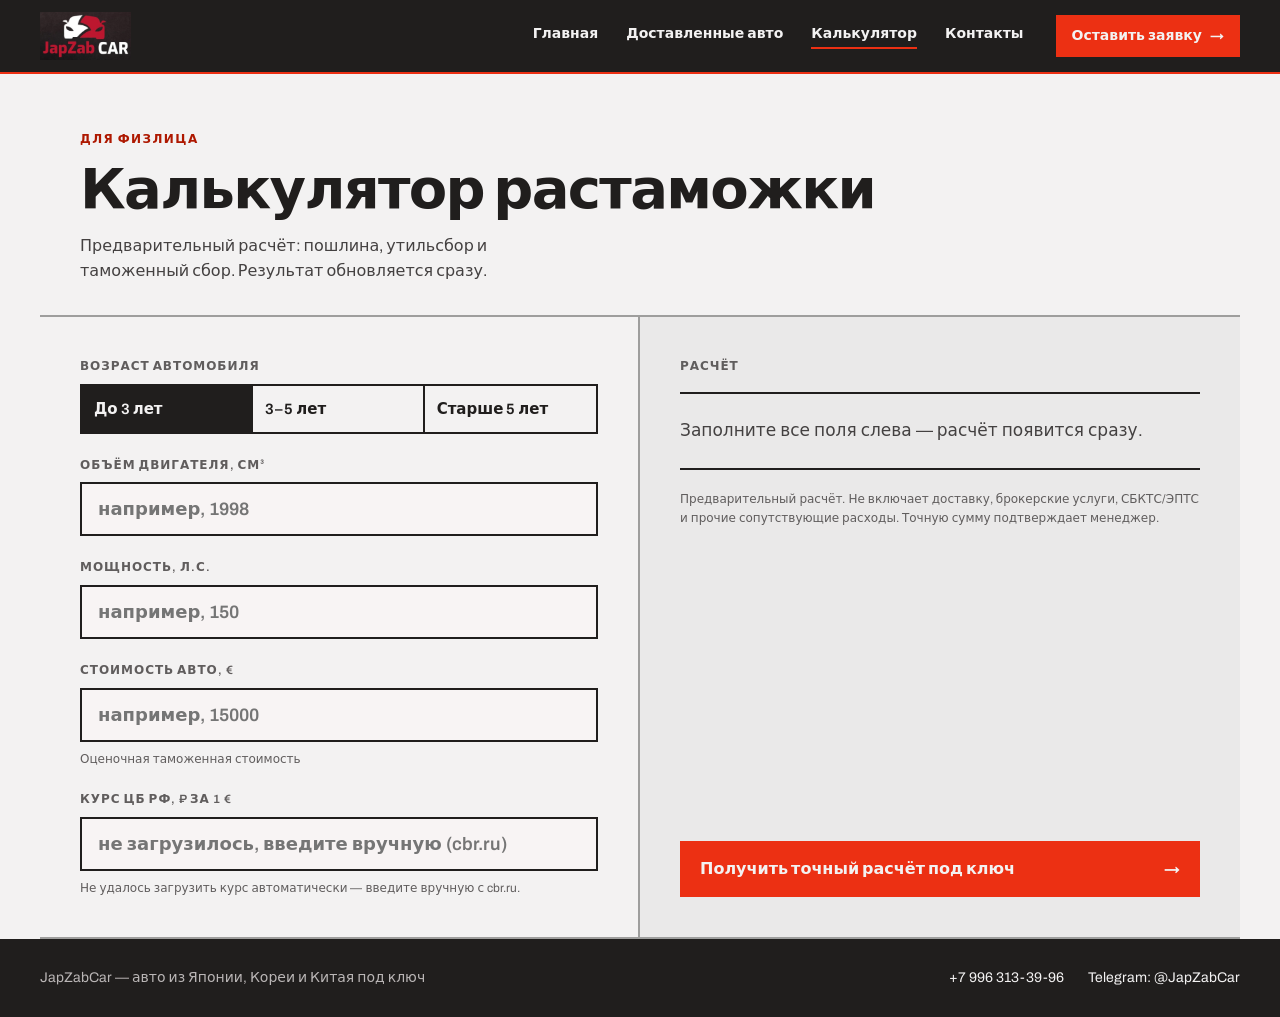
==== commit 45b716b2: "Редизайн сайта в стиле Modernist по хендоффу от Клод Дизайн Полностью переписан визуальный язык всех" ====
--- a/calculator.html
+++ b/calculator.html
@@ -2,309 +2,72 @@
 <html lang="ru">
 <head>
 <meta charset="UTF-8">
+<script>if ('scrollRestoration' in history) history.scrollRestoration = 'manual';</script>
 <meta name="viewport" content="width=device-width, initial-scale=1.0">
 <title>Калькулятор растаможки — JapZabCar</title>
-<link rel="preconnect" href="https://fonts.googleapis.com"><link href="https://fonts.googleapis.com/css2?family=Manrope:wght@400;600;700;800&family=IBM+Plex+Mono:wght@500;600&display=swap" rel="stylesheet">
+<link rel="preconnect" href="https://fonts.googleapis.com"><link href="https://fonts.googleapis.com/css2?family=Archivo:wght@400;600;800&display=swap" rel="stylesheet">
 <link rel="icon" href="assets/favicon.png" type="image/png">
 <link rel="stylesheet" href="assets/css/style.css">
-
 </head>
 <body>
 <header class="site">
   <div class="container">
     <a href="index.html" class="logo"><img src="assets/logo.png" alt="JapZabCar"></a>
-    <nav class="main">
-      <a href="index.html" >Главная</a>
-      <a href="portfolio.html" >Доставленные авто</a>
-      <a href="calculator.html" class="active">Калькулятор</a>
-      <a href="contacts.html" >Контакты</a>
-    </nav>
+    <nav class="main"><a href="index.html">Главная</a><a href="portfolio.html">Доставленные авто</a><a href="calculator.html" class="active">Калькулятор</a><a href="contacts.html">Контакты</a></nav>
+    <a href="contacts.html" class="header-cta">Оставить заявку <span>&#8594;</span></a>
   </div>
 </header>
 
-
-<section class="container">
-<style>
-  :root {
-    --warn-bg: #fff6e5;
-    --warn-border: #f0d896;
-    --warn-text: #8a5a00;
-    --mono: "IBM Plex Mono", ui-monospace, monospace;
-    --sans: "Manrope", system-ui, sans-serif;
-  }
-  @media (prefers-color-scheme: dark) {
-    :root:not([data-theme="light"]) {
-      --warn-bg: #2e2410;
-      --warn-border: #5a4415;
-      --warn-text: #f0c36b;
-    }
-  }
-  :root[data-theme="dark"] {
-    --warn-bg: #2e2410;
-    --warn-border: #5a4415;
-    --warn-text: #f0c36b;
-  }
-  body {
-    background: var(--bg);
-    color: var(--text);
-    font-family: var(--sans);
-    padding: 32px 16px 48px;
-  }
-  .calc-wrap { max-width: 480px; margin: 0 auto; }
-  h1 { font-size: 21px; font-weight: 800; letter-spacing: -0.01em; margin: 0 0 4px; }
-  .subtitle { color: var(--muted); font-size: 13px; margin: 0 0 20px; }
-  .calc-card {
-    background: var(--surface);
-    border: 1px solid var(--border);
-    border-radius: 12px;
-    padding: 20px;
-  }
-  label { display: block; margin-top: 14px; font-weight: 700; font-size: 12px; text-transform: uppercase; letter-spacing: 0.04em; color: var(--muted); }
-  label:first-of-type { margin-top: 0; }
-  select, input {
-    width: 100%; padding: 10px 12px; margin-top: 6px; font-size: 15px;
-    box-sizing: border-box; background: var(--bg); color: var(--text);
-    border: 1px solid var(--border); border-radius: 8px; font-family: var(--sans);
-  }
-  select:focus, input:focus { outline: 2px solid var(--accent); outline-offset: -1px; }
-  button {
-    width: 100%; margin-top: 20px; padding: 12px 20px; font-size: 15px; font-weight: 700;
-    cursor: pointer; background: var(--accent); color: var(--accent-text); border: none; border-radius: 8px;
-  }
-  button:hover { filter: brightness(1.05); }
-  #rateStatus { font-size: 12px; color: var(--muted); margin-top: 6px; }
-  #result {
-    margin-top: 20px; padding: 16px; background: var(--bg);
-    border: 1px solid var(--border); border-radius: 10px; display: none;
-  }
-  #result.warn { background: var(--warn-bg); border-color: var(--warn-border); }
-  .calc-row { display: flex; justify-content: space-between; gap: 12px; margin: 6px 0; font-size: 14px; }
-  .calc-row span:last-child { font-family: var(--mono); font-variant-numeric: tabular-nums; }
-  .calc-total { font-weight: 800; font-size: 17px; border-top: 1px solid var(--border); margin-top: 10px; padding-top: 10px; }
-  .calc-disclaimer { font-size: 12px; color: var(--muted); margin-top: 12px; line-height: 1.5; }
-  #result.warn .calc-disclaimer:first-of-type { color: var(--warn-text); }
-</style>
-<div class="panel">
-
-
-<div class="calc-wrap">
-  <h1>Калькулятор растаможки авто</h1>
-  <p class="subtitle">Предварительный расчёт для физлица — пошлина, утильсбор, таможенный сбор</p>
-
-  <div class="calc-card">
-    <label for="age">Возраст автомобиля</label>
-    <select id="age">
-      <option value="new">До 3 лет</option>
-      <option value="mid">3–5 лет</option>
-      <option value="old">Старше 5 лет</option>
-    </select>
-
-    <label for="volume">Объём двигателя, см³</label>
-    <input type="number" id="volume" placeholder="например, 1998">
-
-    <label for="power">Мощность двигателя, л.с.</label>
-    <input type="number" id="power" placeholder="например, 150">
-
-    <label for="valueEur">Стоимость авто, € (оценочная таможенная стоимость)</label>
-    <input type="number" id="valueEur" placeholder="например, 15000">
-
-    <label for="rate">Курс ЦБ РФ, ₽ за 1 €</label>
-    <input type="number" id="rate" placeholder="загружаем...">
-    <div id="rateStatus">Загружаем курс...</div>
-
-    <button onclick="calculate()">Рассчитать</button>
-
-    <div id="result"></div>
+<div class="container">
+  <div class="page-head">
+    <div class="page-kicker" data-hero="">Для физлица</div>
+    <div class="page-head-row" data-hero="">
+      <h1>Калькулятор растаможки</h1>
+      <p class="page-head-desc">Предварительный расчёт: пошлина, утильсбор и таможенный сбор. Результат обновляется сразу.</p>
+    </div>
+  </div>
+  <div class="calc-grid" data-hero="">
+    <div class="calc-form">
+      <div class="calc-field">
+        <div class="calc-field-label">Возраст автомобиля</div>
+        <div class="calc-seg" id="calcAgeSeg">
+          <button type="button" data-age="new" class="active">До 3 лет</button>
+          <button type="button" data-age="mid">3&ndash;5 лет</button>
+          <button type="button" data-age="old">Старше 5 лет</button>
+        </div>
+      </div>
+      <label class="calc-field"><span class="calc-field-label">Объём двигателя, см&sup3;</span><input type="number" inputmode="decimal" id="calcVolume" placeholder="например, 1998"></label>
+      <label class="calc-field"><span class="calc-field-label">Мощность, л.с.</span><input type="number" inputmode="decimal" id="calcPower" placeholder="например, 150"></label>
+      <label class="calc-field"><span class="calc-field-label">Стоимость авто, &euro;</span><input type="number" inputmode="decimal" id="calcValueEur" placeholder="например, 15000"><span class="calc-field-hint">Оценочная таможенная стоимость</span></label>
+      <label class="calc-field"><span class="calc-field-label">Курс ЦБ РФ, &#8381; за 1 &euro;</span><input type="number" inputmode="decimal" id="calcRate" placeholder="загружаем&hellip;"><span class="calc-field-hint" id="calcRateStatus">Загружаем курс ЦБ РФ&hellip;</span></label>
+    </div>
+    <div class="calc-result">
+      <div class="calc-result-label">Расчёт</div>
+      <div id="calcReady" hidden>
+        <div class="calc-rows">
+          <div class="calc-row"><span>Пошлина</span><span id="calcDutyVal"></span></div>
+          <div class="calc-row"><span>Утилизационный сбор</span><span id="calcUtilVal"></span></div>
+          <div class="calc-row"><span>Таможенный сбор за операции</span><span id="calcFeeVal"></span></div>
+        </div>
+        <div class="calc-total"><span class="calc-total-label">Итого растаможка</span><span class="calc-total-value" id="calcTotalVal"></span></div>
+        <div class="calc-warn" id="calcWarn" hidden><b>Авто от 160 л.с.:</b> утильсбор посчитан по таблице повышенных коэффициентов с индексацией 2026 года. Перед оплатой уточните у менеджера.</div>
+      </div>
+      <div class="calc-empty" id="calcEmpty"></div>
+      <p class="calc-disclaimer">Предварительный расчёт. Не включает доставку, брокерские услуги, СБКТС/ЭПТС и прочие сопутствующие расходы. Точную сумму подтверждает менеджер.</p>
+      <a href="contacts.html" class="btn btn-primary">Получить точный расчёт под ключ <span>&#8594;</span></a>
+    </div>
   </div>
 </div>
 
-<script>
-// Источники и статус подтверждения — см. calculator-formuly.md в этом же комплекте.
-// Пошлина физлиц: Решение Совета ЕЭК №107 от 20.12.2017, Прил.2 Табл.2 — прочитан официальный PDF напрямую.
-
-const DUTY_TABLE = {
-  // Для age="new" (младше 3 лет) строка выбирается по ТАМОЖЕННОЙ СТОИМОСТИ В ЕВРО (max — порог стоимости €),
-  // а не по объёму двигателя — так буквально в тексте Решения Совета ЕЭК №107, Прил.2, Табл.2, п.3
-  // (подтверждено первоисточником: https://eec.eaeunion.org/upload/medialibrary/48d/754bnati3u804penijmb0h866e5g6cng/Prilozhenie-2_107.pdf).
-  // Объём двигателя входит только в формулу минимума (perCm3 × объём).
-  new: [
-    { max: 8500, pct: 0.54, perCm3: 2.5 },
-    { max: 16700, pct: 0.48, perCm3: 3.5 },
-    { max: 42300, pct: 0.48, perCm3: 5.5 },
-    { max: 84500, pct: 0.48, perCm3: 7.5 },
-    { max: 169000, pct: 0.48, perCm3: 15.0 },
-    { max: Infinity, pct: 0.48, perCm3: 20.0 },
-  ],
-  mid: [
-    { max: 1000, perCm3: 1.5 },
-    { max: 1500, perCm3: 1.7 },
-    { max: 1800, perCm3: 2.5 },
-    { max: 2300, perCm3: 2.7 },
-    { max: 3000, perCm3: 3.0 },
-    { max: Infinity, perCm3: 3.6 },
-  ],
-  old: [
-    { max: 1000, perCm3: 3.0 },
-    { max: 1500, perCm3: 3.2 },
-    { max: 1800, perCm3: 3.5 },
-    { max: 2300, perCm3: 4.8 },
-    { max: 3000, perCm3: 5.0 },
-    { max: Infinity, perCm3: 5.7 },
-  ],
-};
-
-const UTIL_FEE_BASE = 20000;
-const UTIL_COEF = { new: 0.17, mid: 0.26, old: 0.26 };
-const POWER_LIMIT_HP = 160;
-
-// Утильсбор для мощности >=160 л.с. — Пост. №1291 в ред. №1713 от 01.11.2025.
-// Сверено с живым калькулятором drom.ru через агент-браузер 2026-09-20 (реальные значения, не пересказ).
-// Коэффициенты ниже = таблица alta.ru/Контур.Норматив × 1.2 (индексация 2026 года, подтверждена на
-// всех 5 диапазонах объёма и обеих возрастных колонках). Круглое число-порог относится к следующему
-// диапазону (строгое "<"), не к предыдущему — проверено на переходах 159→160 и 219→220.
-const UTIL_HP_BRACKETS = [190, 220, 250, 280, 310, 340, 370, 400, 430, 460, 500, Infinity];
-const UTIL_INDEXATION_2026 = 1.2;
-const UTIL_HIGH_POWER_TABLE = {
-  1000: [[12.8,23.7],[13.2,24.4],[13.5,25.1],[14.4,25.1],[14.4,25.1],[14.4,25.1],[14.4,25.1],[14.4,25.1],[14.4,25.1],[14.4,25.1],[14.4,25.1],[14.4,25.1]],
-  2000: [[37.5,62.2],[39.7,66],[42.1,69.9],[47.6,76.6],[53.8,83.8],[60.8,91.8],[69.3,100.5],[79,110],[90,120.5],[102.7,132],[117,144.5],[133.4,158.2]],
-  3000: [[96.11,144],[98.5,145.9],[100.1,148],[105,152.5],[109.2,157.1],[113.6,161.4],[118.1,165.9],[122.9,170.6],[127.8,175.4],[132.9,180.3],[138.2,185.3],[143.7,190.5]],
-  3500: [[109.8,166.7],[112,168.5],[114.3,170.3],[117.1,172.7],[120,177],[126.6,181.5],[133.6,186.9],[141,192.5],[148.7,198.3],[156.9,204.2],[165.5,210.4],[174.6,216.7]],
-  Infinity: [[139.4,182.9],[141.8,185.7],[144.2,188.5],[147.1,192.8],[150,197.2],[155.3,208],[160.73,219.5],[166.4,231.6],[172.2,244.3],[178.2,257.8],[184.4,272],[190.9,286.9]],
-};
-
-function getVolumeCategoryKey(volume) {
-  if (volume <= 1000) return 1000;
-  if (volume <= 2000) return 2000;
-  if (volume <= 3000) return 3000;
-  if (volume <= 3500) return 3500;
-  return Infinity;
-}
-
-function getUtilFeeRub(age, volume, power) {
-  if (power < POWER_LIMIT_HP) {
-    return UTIL_FEE_BASE * UTIL_COEF[age];
-  }
-  const volKey = getVolumeCategoryKey(volume);
-  const rowIndex = UTIL_HP_BRACKETS.findIndex(b => power < b);
-  const row = UTIL_HIGH_POWER_TABLE[volKey][rowIndex];
-  const coef = (age === 'new' ? row[0] : row[1]) * UTIL_INDEXATION_2026; // mid и old — обе идут по колонке "старше 3 лет"
-  return UTIL_FEE_BASE * coef;
-}
-
-// Таможенный сбор за операции — Пост. №1637 от 28.11.2024, ставки на 2026 г. по Пост. №1638 от 23.10.2025.
-// Не подтверждено напрямую первоисточником, но сошлись 2 независимых таможенных портала (alta.ru, spinform.ru)
-// + арифметика индексации 2025->2026 сходится. Зависит от стоимости в РУБЛЯХ, для любого возраста авто.
-const CUSTOMS_FEE_TABLE = [
-  { max: 200000, fee: 1231 },
-  { max: 450000, fee: 2462 },
-  { max: 1200000, fee: 4924 },
-  { max: 2700000, fee: 13541 },
-  { max: 4200000, fee: 18465 },
-  { max: 5500000, fee: 21344 },
-  { max: 10000000, fee: 49240 },
-  { max: Infinity, fee: 73860 },
-];
-
-function findCustomsFee(valueRub) {
-  return CUSTOMS_FEE_TABLE.find(b => valueRub <= b.max).fee;
-}
-
-function findBracket(age, volume, valueEur) {
-  // "new" — строка по стоимости авто, "mid"/"old" — строка по объёму двигателя (разные подразделы Табл.2)
-  const key = age === 'new' ? valueEur : volume;
-  return DUTY_TABLE[age].find(b => key <= b.max);
-}
-
-// Автоподгрузка курса ЦБ РФ. Официальный cbr.ru не отдаёт CORS-заголовки — прямой fetch с браузера
-// падает с "Failed to fetch" (проверено 2026-09-20). Используем сторонее зеркало cbr-xml-daily.ru, которое
-// зеркалит официальные данные ЦБ РФ и отдаёт их с CORS для клиентского JS (курсы совпали с ЦБ РФ на ту же
-// дату, которые показывал drom.ru). Это НЕ официальный источник — если зеркало ляжет, поле остаётся
-// редактируемым вручную.
-async function loadCbrRate() {
-  const rateInput = document.getElementById('rate');
-  const statusEl = document.getElementById('rateStatus');
-  try {
-    const res = await fetch('https://www.cbr-xml-daily.ru/daily_json.js');
-    const data = await res.json();
-    const eurRate = data.Valute.EUR.Value;
-    const dateStr = new Date(data.Date).toLocaleDateString('ru-RU');
-    rateInput.value = eurRate.toFixed(4);
-    rateInput.placeholder = '';
-    statusEl.textContent = `Курс ЦБ РФ на ${dateStr}: ${eurRate.toFixed(2)} ₽ (зеркало cbr-xml-daily.ru, можно исправить вручную)`;
-  } catch (e) {
-    rateInput.placeholder = 'не загрузилось, введите вручную (cbr.ru)';
-    statusEl.textContent = 'Не удалось загрузить курс автоматически — введите вручную с cbr.ru.';
-  }
-}
-loadCbrRate();
-// Подстраховка: если самый первый fetch на странице проиграл гонку с установкой соединения
-// (наблюдалось в тестах — первый вызов не всегда успевает) — пробуем ещё раз после полной загрузки.
-window.addEventListener('load', () => {
-  if (!document.getElementById('rate').value) loadCbrRate();
-});
-
-function calculate() {
-  const age = document.getElementById('age').value;
-  const volume = parseFloat(document.getElementById('volume').value);
-  const power = parseFloat(document.getElementById('power').value);
-  const valueEur = parseFloat(document.getElementById('valueEur').value);
-  const rate = parseFloat(document.getElementById('rate').value);
-
-  const resultEl = document.getElementById('result');
-  resultEl.style.display = 'block';
-
-  if (!volume || !power) {
-    resultEl.className = 'warn';
-    resultEl.innerHTML = '<div class="calc-row">Заполните объём двигателя и мощность.</div>';
-    return;
-  }
-
-  if (!valueEur || !rate) {
-    resultEl.className = 'warn';
-    resultEl.innerHTML = '<div class="calc-row">Заполните стоимость авто и курс — сбор считается от стоимости при любом возрасте авто.</div>';
-    return;
-  }
-
-  const bracket = findBracket(age, volume, valueEur);
-  let dutyEur;
-  if (age === 'new') {
-    dutyEur = Math.max(valueEur * bracket.pct, bracket.perCm3 * volume);
-  } else {
-    dutyEur = bracket.perCm3 * volume;
-  }
-  const dutyRub = dutyEur * rate;
-  const utilFeeRub = getUtilFeeRub(age, volume, power);
-  const valueRub = valueEur * rate;
-  const customsFeeRub = findCustomsFee(valueRub);
-  const totalRub = dutyRub + utilFeeRub + customsFeeRub;
-
-  resultEl.className = power >= POWER_LIMIT_HP ? 'warn' : '';
-  const highPowerNote = power >= POWER_LIMIT_HP
-    ? '<div class="calc-disclaimer"><b>Авто от 160 л.с.:</b> утильсбор посчитан по таблице повышенных коэффициентов (с индексацией 2026 года), сверено с живым калькулятором drom.ru — но это тоже не первоисточник напрямую. Перед реальной оплатой уточните у менеджера.</div>'
-    : '';
-
-  resultEl.innerHTML = `
-    <div class="calc-row"><span>Пошлина</span><span>${Math.round(dutyRub).toLocaleString('ru-RU')} ₽</span></div>
-    <div class="calc-row"><span>Утилизационный сбор</span><span>${Math.round(utilFeeRub).toLocaleString('ru-RU')} ₽</span></div>
-    <div class="calc-row"><span>Таможенный сбор за операции</span><span>${Math.round(customsFeeRub).toLocaleString('ru-RU')} ₽</span></div>
-    <div class="calc-row calc-total"><span>Итого (растаможка)</span><span>${Math.round(totalRub).toLocaleString('ru-RU')} ₽</span></div>
-    ${highPowerNote}
-    <div class="calc-disclaimer">Предварительный расчёт. Не включает доставку, брокерские услуги, СБКТС/ЭПТС и прочие сопутствующие расходы. Точную сумму подтверждает менеджер. Формулы требуют сверки с первоисточником перед боевым запуском — см. calculator-formuly.md.</div>
-  `;
-}
-</script>
-
-</div>
-</section>
-
 <footer class="site">
   <div class="container">
-    <div>JapZabCar &mdash; авто из Японии, Кореи и Китая под ключ.</div>
-    <div style="margin-top:8px;">Телефон/WhatsApp: <a href="https://wa.me/79963133996">+7 996 313-39-96</a> &middot; Telegram: <a href="https://t.me/JapZabCar">@JapZabCar</a></div>
+    <span>JapZabCar &mdash; авто из Японии, Кореи и Китая под ключ</span>
+    <span class="footer-links"><a href="tel:+79963133996">+7 996 313-39-96</a><a href="https://t.me/JapZabCar">Telegram: @JapZabCar</a></span>
   </div>
 </footer>
 
-<script src="assets/js/header.js" defer></script>
-<script src="assets/js/reveal.js" defer></script>
+<script src="assets/js/anim.js" defer></script>
+<script src="assets/js/calculator.js" defer></script>
+<script>document.addEventListener("DOMContentLoaded",function(){JZAnim.hero(document);});</script>
 </body>
 </html>
--- a/assets/css/style.css
+++ b/assets/css/style.css
@@ -1,447 +1,382 @@
+/* JapZabCar — Modernist design system.
+   Flat, gridded, 2px rules, zero radius, one accent. See design_handoff_japzabcar_redesign/README.md. */
+@import url('https://fonts.googleapis.com/css2?family=Archivo:wght@400;600;800&display=swap');
+
 :root {
-  --bg: #ffffff;
-  --panel-bg: #e9ebf3;
-  --surface: #ffffff;
-  --border: #e6e1e0;
-  --text: #201b1b;
-  --muted: #6e6461;
-  --accent: #c9112b;
-  --accent-dark: #970d21;
-  --accent-text: #ffffff;
-  --header-bg: #211b1c;
-  --header-bg-2: #34292a;
-  --header-text: #f5f1f0;
-}
-
-* { box-sizing: border-box; }
-
+  --color-bg: #f3f2f2;
+  --color-surface: #eae9e9;
+  --color-text: #201e1d;
+  --color-accent: #ec3013;
+  --color-accent-600: #dd2b0f;
+  --color-accent-700: #ae1800;
+  --color-accent-800: #7c1405;
+  --color-accent-100: #fff2ef;
+  --color-divider: color-mix(in srgb, #201e1d 40%, transparent);
+
+  --color-neutral-100: #f8f4f4;
+  --color-neutral-400: #bab6b6;
+  --color-neutral-600: #7d7979;
+  --color-neutral-700: #605d5d;
+  --color-neutral-800: #444141;
+  --color-neutral-900: #2d2b2b;
+
+  --font-heading: "Archivo", system-ui, sans-serif;
+  --font-body: "Archivo", system-ui, sans-serif;
+
+  --shadow-lg: 0 12px 32px color-mix(in srgb, #2d2b2b 22%, transparent);
+  --ease: cubic-bezier(.2,.7,.2,1);
+}
+
+*, *::before, *::after { box-sizing: border-box; }
+html { scroll-behavior: smooth; }
 body {
-  margin: 0;
-  background: var(--bg);
-  color: var(--text);
-  font-family: "Manrope", system-ui, -apple-system, sans-serif;
-  line-height: 1.5;
-}
-
-.mono { font-family: "IBM Plex Mono", ui-monospace, monospace; font-variant-numeric: tabular-nums; }
-
-a { color: var(--accent); text-decoration: none; }
-a:hover { text-decoration: underline; }
-
-.container { max-width: 1080px; margin: 0 auto; padding: 0 20px; }
-
-/* Header */
+  margin: 0; background: var(--color-bg); color: var(--color-text);
+  font-family: var(--font-body); font-size: 15px; line-height: 1.55; font-weight: 400;
+}
+h1, h2, h3, h4 {
+  font-family: var(--font-heading); font-weight: 800; letter-spacing: -0.015em;
+  line-height: 1.12; margin: 0;
+}
+p { margin: 0; }
+a { color: var(--color-accent); text-decoration: none; text-underline-offset: 3px; }
+a:hover { color: var(--color-accent-700); text-decoration: underline; }
+img { display: block; max-width: 100%; }
+button { font-family: inherit; }
+:focus { outline: none; }
+:focus-visible { outline: 2px solid var(--color-accent); outline-offset: 2px; }
+::selection { background: color-mix(in srgb, var(--color-accent) 30%, transparent); }
+.grayscale { filter: grayscale(1) contrast(1.08); }
+
+.container { max-width: 1280px; margin: 0 auto; padding: 0 clamp(16px, 4vw, 40px); }
+
+@media (prefers-reduced-motion: reduce) {
+  html { scroll-behavior: auto; }
+  *, *::before, *::after { animation-duration: 0.01ms !important; animation-iteration-count: 1 !important; transition-duration: 0.01ms !important; }
+}
+
+/* ── Header / nav ─────────────────────────────────────────────────────── */
 header.site {
-  position: sticky;
-  top: 0;
-  z-index: 500;
-  background: var(--header-bg);
-  color: var(--header-text);
-  box-shadow: 0 0 0 rgba(10, 8, 8, 0);
-  transition: box-shadow 0.25s ease;
-}
-header.site.scrolled {
-  box-shadow: 0 8px 24px -14px rgba(10, 8, 8, 0.55);
+  position: sticky; top: 0; z-index: 50;
+  background: #201e1d; color: #f3f2f2; border-bottom: 2px solid var(--color-accent);
 }
 header.site .container {
-  display: flex;
-  align-items: center;
-  justify-content: space-between;
-  padding: 16px 20px;
-  flex-wrap: wrap;
-  gap: 12px;
-}
-.logo {
-  display: flex;
-  align-items: center;
-}
-.logo img { height: 40px; width: auto; display: block; }
+  display: flex; flex-wrap: wrap; align-items: center; gap: 12px 32px; padding-top: 12px; padding-bottom: 12px;
+}
+header.site .logo { display: block; }
+header.site .logo img { height: 48px; width: auto; }
+nav.main { display: flex; flex-wrap: wrap; gap: 8px 28px; margin-left: auto; font-size: 14px; font-weight: 600; }
 nav.main a {
-  position: relative;
-  display: inline-block;
-  color: var(--header-text);
-  margin-left: 24px;
-  padding-bottom: 5px;
-  font-size: 14px;
-  font-weight: 600;
-  opacity: 0.85;
-}
-nav.main a::after {
-  content: "";
-  position: absolute;
-  left: 0;
-  right: 0;
-  bottom: 0;
-  height: 2px;
-  background: var(--accent);
-  border-radius: 2px;
-  transform: scaleX(0);
-  transform-origin: left;
-  transition: transform 0.25s ease;
-}
-nav.main a:hover { opacity: 1; text-decoration: none; }
-nav.main a:hover::after,
-nav.main a.active::after { transform: scaleX(1); }
-nav.main a.active { opacity: 1; }
+  color: #f3f2f2; border-bottom: 2px solid transparent; padding-bottom: 3px;
+  transition: border-color .25s;
+}
+nav.main a:hover { color: #f3f2f2; text-decoration: none; border-color: var(--color-accent); }
+nav.main a.active { border-color: var(--color-accent); }
+.header-cta {
+  display: inline-flex; align-items: center; gap: 8px;
+  background: var(--color-accent); color: #f3f2f2; font-weight: 800; font-size: 14px;
+  padding: 10px 16px; transition: background .2s, gap .25s;
+}
+.header-cta:hover { background: var(--color-accent-600); color: #f3f2f2; text-decoration: none; gap: 14px; }
+
+/* ── Buttons ──────────────────────────────────────────────────────────── */
+.btn {
+  display: inline-flex; justify-content: space-between; align-items: center; gap: 24px;
+  font-family: var(--font-heading); font-weight: 800; font-size: 16px;
+  padding: 16px 20px; border: 0; cursor: pointer; transition: background .2s, color .2s, padding .25s;
+}
+.btn-primary { background: var(--color-accent); color: #f3f2f2; }
+.btn-primary:hover { background: var(--color-accent-600); color: #f3f2f2; text-decoration: none; padding: 16px 14px 16px 26px; }
+.btn-secondary { border: 2px solid #201e1d; color: #201e1d; padding: 14px 20px; background: transparent; }
+.btn-secondary:hover { background: #201e1d; color: #f3f2f2; text-decoration: none; }
+.btn-dark { background: #201e1d; color: #f3f2f2; }
+.btn-dark:hover { background: #444141; color: #f3f2f2; text-decoration: none; padding: 0 14px 0 26px; }
+.btn-block { display: flex; width: 100%; justify-content: space-between; }
+.btn:disabled { opacity: .5; cursor: not-allowed; }
+
+/* ── Page header (inner pages) ────────────────────────────────────────── */
+.page-head { padding: 56px clamp(16px, 4vw, 40px) 32px; border-bottom: 2px solid var(--color-divider); }
+.page-kicker { font-size: 12px; letter-spacing: 0.12em; text-transform: uppercase; color: var(--color-accent-700); font-weight: 600; }
+.page-head-row {
+  display: flex; flex-wrap: wrap; align-items: end; justify-content: space-between; gap: 16px 40px; margin-top: 12px;
+}
+.page-head h1 { font-size: clamp(36px, 5vw, 56px); line-height: 1.02; letter-spacing: -0.03em; }
+.page-head-desc { font-size: 16px; color: var(--color-neutral-800); max-width: 420px; }
+
+/* ── Section head (H2 + subtitle pair) ───────────────────────────────── */
+.section { padding: 56px clamp(16px, 4vw, 40px); border-bottom: 2px solid var(--color-divider); }
+.section-head {
+  display: grid; grid-template-columns: repeat(auto-fit, minmax(min(100%, 320px), 1fr));
+  gap: 12px 40px; margin-bottom: 32px;
+}
+.section-head h2 { font-size: 36px; }
+.section-head p { font-size: 16px; color: var(--color-neutral-800); align-self: end; }
+.section-head-row { display: flex; flex-wrap: wrap; align-items: end; justify-content: space-between; gap: 16px 24px; margin-bottom: 32px; }
+.section-link { font-weight: 800; font-size: 15px; }
+
+/* ── Hero (home) ──────────────────────────────────────────────────────── */
+.hero-grid {
+  display: grid; grid-template-columns: repeat(auto-fit, minmax(min(100%, 460px), 1fr));
+  border-bottom: 2px solid var(--color-divider);
+}
+.hero-left {
+  display: flex; flex-direction: column; gap: 24px;
+  padding: clamp(40px, 6vw, 72px) clamp(16px, 4vw, 40px) 40px;
+  border-right: 2px solid var(--color-divider);
+}
+.hero-kicker { font-size: 12px; letter-spacing: 0.12em; text-transform: uppercase; color: var(--color-accent-700); font-weight: 600; }
+.hero-left h1 { font-size: clamp(38px, 5vw, 60px); line-height: 1.02; letter-spacing: -0.03em; text-wrap: pretty; }
+.hero-lead { font-size: 18px; line-height: 1.5; color: var(--color-neutral-800); max-width: 560px; text-wrap: pretty; }
+.hero-left .cta-row { display: flex; gap: 12px; flex-wrap: wrap; }
+.hero-left .btn-primary { min-width: 260px; }
+.hero-stats {
+  display: grid; grid-template-columns: 1fr 1fr; margin-top: auto; border-top: 2px solid var(--color-divider);
+}
+.hero-stat { padding: 20px 20px 0 0; border-right: 2px solid var(--color-divider); }
+.hero-stat:last-child { border-right: 0; padding-left: 20px; padding-right: 0; }
+.hero-stat-num { font-size: 44px; font-weight: 800; line-height: 1; }
+.hero-stat-label { font-size: 14px; color: var(--color-neutral-700); margin-top: 6px; }
+.hero-photo { position: relative; min-height: 520px; overflow: hidden; background: var(--color-neutral-900); }
+.hero-photo img { position: absolute; inset: 0; width: 100%; height: 100%; object-fit: cover; }
+/* ── Steps ────────────────────────────────────────────────────────────── */
+.steps-grid { display: grid; grid-template-columns: repeat(auto-fit, minmax(180px, 1fr)); border-top: 2px solid #201e1d; }
+.step {
+  display: flex; flex-direction: column; gap: 10px; padding: 20px;
+  border-right: 2px solid var(--color-divider); transition: background .3s, color .3s;
+}
+.step:last-child { border-right: 0; }
+.step:hover { background: #201e1d; color: #f3f2f2; }
+.step-num { font-size: 13px; font-weight: 600; color: var(--color-accent); letter-spacing: 0.08em; }
+.step-title { font-size: 20px; font-weight: 800; }
+.step-text { font-size: 14px; line-height: 1.5; opacity: .8; }
+
+/* ── Tariffs ──────────────────────────────────────────────────────────── */
+.tariffs-grid { display: grid; grid-template-columns: repeat(auto-fit, minmax(260px, 1fr)); gap: 2px; background: #201e1d; border: 2px solid #201e1d; }
+.tariff {
+  display: flex; flex-direction: column; gap: 16px; padding: 28px;
+  background: var(--color-bg); color: var(--color-text); transition: transform .3s, box-shadow .3s;
+}
+.tariff:hover { transform: translateY(-6px); box-shadow: var(--shadow-lg); }
+.tariff-dark { background: #201e1d; color: #f3f2f2; }
+.tariff-kicker { display: flex; justify-content: space-between; align-items: center; font-size: 12px; letter-spacing: 0.1em; text-transform: uppercase; font-weight: 600; }
+.tariff-name { font-size: 26px; font-weight: 800; line-height: 1.1; }
+.tariff-text { font-size: 14px; line-height: 1.55; flex: 1; }
+.tariff-price { font-size: 32px; font-weight: 800; border-top: 2px solid currentColor; padding-top: 14px; }
+
+/* ── Carousel (home) ──────────────────────────────────────────────────── */
+.carousel-wrap { position: relative; background: #201e1d; border: 2px solid #201e1d; }
+.carousel-progress { position: absolute; top: -2px; left: -2px; right: -2px; height: 4px; z-index: 3; overflow: hidden; }
+.carousel-progress-bar { height: 100%; width: 100%; background: var(--color-accent); transform-origin: left; transform: scaleX(0); }
+.carousel-slide { display: none; }
+.carousel-slide.active { display: grid; grid-template-columns: repeat(auto-fit, minmax(min(100%, 420px), 1fr)); gap: 2px; }
+.slide-photo-col { display: flex; flex-direction: column; background: var(--color-neutral-900); }
+.slide-photo { position: relative; height: 440px; overflow: hidden; }
+.slide-photo img { width: 100%; height: 100%; object-fit: cover; }
+.slide-photo-badge {
+  position: absolute; top: 0; left: 0; background: #201e1d; color: #f3f2f2;
+  font-size: 12px; font-weight: 600; letter-spacing: 0.08em; padding: 8px 12px;
+}
+.slide-thumbs { display: flex; gap: 2px; overflow-x: auto; background: #201e1d; border-top: 2px solid #201e1d; scrollbar-width: none; }
+.slide-thumbs::-webkit-scrollbar { display: none; }
+.slide-thumb { flex: 0 0 88px; height: 60px; padding: 0; border: 0; background: #201e1d; cursor: pointer; opacity: .45; transition: opacity .2s; }
+.slide-thumb:hover, .slide-thumb.active { opacity: 1; }
+.slide-thumb img { width: 100%; height: 100%; object-fit: cover; }
+.slide-info { display: flex; flex-direction: column; padding: 32px; background: var(--color-bg); }
+.slide-index { font-size: 13px; font-weight: 600; color: var(--color-neutral-700); letter-spacing: 0.08em; }
+.slide-name { font-size: 32px; font-weight: 800; line-height: 1.1; margin-top: 12px; }
+.slide-specs { display: flex; flex-direction: column; margin-top: 20px; font-size: 15px; }
+.slide-specs-row { display: flex; justify-content: space-between; gap: 16px; padding: 10px 0; border-top: 1px solid var(--color-divider); }
+.slide-specs-row:last-child { border-bottom: 1px solid var(--color-divider); }
+.slide-specs-row span:first-child { color: var(--color-neutral-700); }
+.slide-specs-row span:last-child { text-align: right; }
+.slide-price { font-size: 40px; font-weight: 800; margin-top: auto; padding-top: 24px; }
+.slide-nav { display: flex; margin-top: 20px; }
+.slide-nav button {
+  width: 56px; height: 48px; border: 2px solid #201e1d; background: transparent; color: #201e1d;
+  font: 800 20px var(--font-heading); cursor: pointer; transition: background .2s, color .2s;
+}
+.slide-nav button:first-child { border-right: 0; }
+.slide-nav button:hover { background: #201e1d; color: #f3f2f2; }
+.slide-nav button:active { background: var(--color-accent); border-color: var(--color-accent); }
+
+/* ── Lead form (home + contacts share the field styling) ─────────────── */
+.lead-section { background: var(--color-accent); color: #201e1d; }
+.lead-grid { display: grid; grid-template-columns: repeat(auto-fit, minmax(min(100%, 420px), 1fr)); gap: 40px; padding: 64px clamp(16px, 4vw, 40px); }
+.lead-copy { display: flex; flex-direction: column; gap: 16px; }
+.lead-copy h2 { font-size: clamp(36px, 4.5vw, 52px); line-height: 1.02; letter-spacing: -0.03em; }
+.lead-copy p { font-size: 17px; max-width: 440px; }
+.lead-form { display: flex; flex-direction: column; gap: 12px; }
+.lead-form input, .lead-form textarea {
+  height: 52px; padding: 0 16px; border: 2px solid #201e1d; background: #f3f2f2;
+  font: 400 16px var(--font-body); color: #201e1d; transition: box-shadow .2s;
+}
+.lead-form textarea { height: auto; padding: 14px 16px; resize: vertical; }
+.lead-form input:focus-visible, .lead-form textarea:focus-visible { box-shadow: 6px 6px 0 #201e1d; outline: none; }
+.lead-form button { height: 56px; padding: 0 20px; }
+.lead-status { font-size: 13px; min-height: 18px; }
+
+/* ── Footer ───────────────────────────────────────────────────────────── */
+footer.site { background: #201e1d; color: var(--color-neutral-400); font-size: 14px; }
+footer.site .container { display: flex; flex-wrap: wrap; justify-content: space-between; gap: 12px 24px; padding-top: 28px; padding-bottom: 28px; }
+footer.site a { color: #f3f2f2; }
+.footer-links { display: flex; flex-wrap: wrap; gap: 24px; }
+
+/* ── Portfolio: brand filter ──────────────────────────────────────────── */
+.brand-filter { display: flex; flex-wrap: wrap; gap: 0; margin-top: 32px; border: 2px solid #201e1d; width: fit-content; max-width: 100%; }
+.brand-btn {
+  display: flex; gap: 8px; align-items: baseline; padding: 10px 16px; border: 0; border-right: 2px solid #201e1d;
+  background: transparent; color: #201e1d; font: 600 14px var(--font-body); cursor: pointer; transition: background .2s, color .2s;
+}
+.brand-btn:last-child { border-right: 0; }
+.brand-btn:hover { background: #201e1d; color: #f3f2f2; }
+.brand-btn.active { background: #201e1d; color: #f3f2f2; }
+.brand-btn-count { font-size: 12px; opacity: .7; }
+
+/* ── Portfolio: card grid ─────────────────────────────────────────────── */
+.portfolio-grid { display: grid; grid-template-columns: repeat(auto-fill, minmax(min(100%, 280px), 1fr)); gap: 2px; background: #201e1d; border: 2px solid #201e1d; }
+.portfolio-card {
+  position: relative; display: flex; flex-direction: column; background: var(--color-bg);
+  transition: transform .3s, box-shadow .3s; z-index: 0;
+}
+.portfolio-card:hover { transform: translateY(-4px); box-shadow: var(--shadow-lg); z-index: 2; }
+.portfolio-card.is-hidden { display: none; }
+.portfolio-photo-btn { position: relative; display: block; width: 100%; height: 210px; padding: 0; border: 0; overflow: hidden; background: var(--color-neutral-900); cursor: zoom-in; }
+.portfolio-photo-btn img { width: 100%; height: 100%; object-fit: cover; transition: transform .6s var(--ease); }
+.portfolio-photo-btn:hover img { transform: scale(1.07); }
+.portfolio-photo-badge { position: absolute; left: 0; bottom: 0; background: #201e1d; color: #f3f2f2; font: 600 12px var(--font-body); letter-spacing: 0.06em; padding: 6px 10px; }
+.portfolio-card-body { display: flex; flex-direction: column; gap: 4px; padding: 16px 18px 18px; flex: 1; }
+.portfolio-card-name { font-size: 19px; font-weight: 800; line-height: 1.2; }
+.portfolio-card-specs, .portfolio-card-client { font-size: 13px; color: var(--color-neutral-700); }
+.portfolio-card-price { font-size: 22px; font-weight: 800; margin-top: auto; padding-top: 12px; border-top: 2px solid var(--color-divider); }
+
+/* ── Lightbox ─────────────────────────────────────────────────────────── */
+.lightbox { position: fixed; inset: 0; z-index: 100; display: flex; flex-direction: column; background: rgba(32,30,29,0.96); }
+.lightbox[hidden] { display: none; }
+.lightbox-head { display: flex; justify-content: space-between; align-items: center; gap: 16px; padding: 14px clamp(16px,4vw,40px); color: #f3f2f2; }
+.lightbox-title { display: flex; align-items: baseline; flex-wrap: wrap; gap: 4px 14px; }
+.lightbox-title strong { font-size: 20px; font-weight: 800; }
+.lightbox-title span { font-size: 14px; color: var(--color-neutral-400); }
+.lightbox-close {
+  width: 48px; height: 48px; border: 0; background: var(--color-accent); color: #f3f2f2;
+  font: 800 22px var(--font-heading); cursor: pointer; transition: background .2s, transform .2s;
+}
+.lightbox-close:hover { background: var(--color-accent-600); transform: rotate(90deg); }
+.lightbox-body { position: relative; flex: 1; min-height: 0; display: flex; align-items: center; justify-content: center; padding: 0 72px; }
+.lightbox-body img { max-width: 100%; max-height: 100%; object-fit: contain; }
+.lightbox-arrow {
+  position: absolute; top: 50%; transform: translateY(-50%); width: 52px; height: 52px;
+  border: 2px solid #f3f2f2; background: rgba(32,30,29,0.6); color: #f3f2f2;
+  font: 800 22px var(--font-heading); cursor: pointer; transition: background .2s, color .2s;
+}
+.lightbox-arrow:hover { background: #f3f2f2; color: #201e1d; }
+.lightbox-arrow.prev { left: clamp(8px, 2vw, 24px); }
+.lightbox-arrow.next { right: clamp(8px, 2vw, 24px); }
+.lightbox-foot { display: flex; flex-wrap: wrap; align-items: center; justify-content: space-between; gap: 12px; padding: 12px clamp(16px,4vw,40px) 16px; }
+.lightbox-thumbs { display: flex; gap: 4px; overflow-x: auto; max-width: 100%; scrollbar-width: none; }
+.lightbox-thumbs::-webkit-scrollbar { display: none; }
+.lightbox-thumb { flex: 0 0 80px; height: 54px; padding: 0; border: 2px solid transparent; background: #201e1d; cursor: pointer; opacity: .5; transition: opacity .2s; }
+.lightbox-thumb:hover { opacity: 1; }
+.lightbox-thumb.active { opacity: 1; border-color: var(--color-accent); }
+.lightbox-thumb img { width: 100%; height: 100%; object-fit: cover; }
+.lightbox-carnav { display: flex; align-items: center; gap: 0; color: #f3f2f2; }
+.lightbox-carnav-label { font-size: 13px; color: var(--color-neutral-400); margin-right: 16px; }
+.lightbox-carnav button {
+  height: 44px; padding: 0 14px; border: 2px solid var(--color-neutral-600); background: transparent; color: #f3f2f2;
+  font: 600 14px var(--font-body); cursor: pointer; transition: border-color .2s;
+}
+.lightbox-carnav button:first-of-type { border-right: 0; }
+.lightbox-carnav button:hover { border-color: #f3f2f2; }
+
+/* ── Reviews (masonry) ────────────────────────────────────────────────── */
+.reviews-columns { columns: 3 320px; column-gap: 2px; background: #201e1d; border: 2px solid #201e1d; }
+.review {
+  break-inside: avoid; display: flex; flex-direction: column; gap: 12px; padding: 24px;
+  margin-bottom: 2px; background: var(--color-bg); transition: background .3s;
+}
+.review:hover { background: var(--color-neutral-100); }
+.review-head { display: flex; justify-content: space-between; align-items: center; }
+.review-quote { font-size: 36px; font-weight: 800; line-height: .6; color: var(--color-accent); }
+.review-date { font-size: 12px; color: var(--color-neutral-700); letter-spacing: 0.06em; }
+.review-text {
+  font-size: 15px; line-height: 1.6; margin: 0; white-space: pre-line; overflow: hidden;
+  display: -webkit-box; -webkit-box-orient: vertical; -webkit-line-clamp: 7;
+}
+.review.is-open .review-text { -webkit-line-clamp: unset; }
+.review.is-extra { display: none; }
+.review-toggle { align-self: flex-start; padding: 0; border: 0; background: none; color: var(--color-accent-700); font: 800 14px var(--font-heading); cursor: pointer; }
+.reviews-showmore {
+  display: flex; width: 100%; justify-content: space-between; gap: 40px; margin-top: 24px; padding: 14px 18px;
+  border: 2px solid #201e1d; background: transparent; color: #201e1d; font: 800 15px var(--font-heading);
+  cursor: pointer; transition: background .2s, color .2s;
+}
+.reviews-showmore:hover { background: #201e1d; color: #f3f2f2; }
+.reviews-showmore.is-hidden { display: none; }
+
+/* ── CTA banner (bottom of portfolio) ─────────────────────────────────── */
+.cta-banner { background: var(--color-accent); color: #201e1d; }
+.cta-banner .container { display: flex; flex-wrap: wrap; align-items: center; justify-content: space-between; gap: 24px; padding-top: 48px; padding-bottom: 48px; }
+.cta-banner h2 { font-size: clamp(30px, 4vw, 44px); line-height: 1.05; letter-spacing: -0.03em; max-width: 640px; }
+.cta-banner .btn-dark { gap: 48px; padding: 18px 20px; }
+
+/* ── Calculator ───────────────────────────────────────────────────────── */
+.calc-grid { display: grid; grid-template-columns: repeat(auto-fit, minmax(min(100%, 440px), 1fr)); border-bottom: 2px solid var(--color-divider); }
+.calc-form { display: flex; flex-direction: column; gap: 22px; padding: 40px clamp(16px,4vw,40px); border-right: 2px solid var(--color-divider); }
+.calc-field-label { font-size: 12px; letter-spacing: 0.08em; text-transform: uppercase; font-weight: 600; color: var(--color-neutral-700); }
+.calc-seg { display: grid; grid-template-columns: repeat(3, 1fr); border: 2px solid #201e1d; }
+.calc-seg button {
+  padding: 14px 12px; border: 0; border-right: 2px solid #201e1d; background: transparent; color: #201e1d;
+  font: 600 15px var(--font-body); text-align: left; cursor: pointer; transition: background .2s, color .2s;
+}
+.calc-seg button:last-child { border-right: 0; }
+.calc-seg button:hover { background: #201e1d; color: #f3f2f2; }
+.calc-seg button.active { background: #201e1d; color: #f3f2f2; }
+.calc-field { display: flex; flex-direction: column; gap: 8px; }
+.calc-field input {
+  height: 54px; padding: 0 16px; border: 2px solid #201e1d; background: var(--color-neutral-100);
+  font: 600 18px var(--font-body); color: #201e1d; transition: box-shadow .2s;
+}
+.calc-field input:focus-visible { box-shadow: 6px 6px 0 var(--color-accent); outline: none; }
+.calc-field-hint { font-size: 12px; color: var(--color-neutral-700); min-height: 15px; }
+.calc-result { display: flex; flex-direction: column; padding: 40px clamp(16px,4vw,40px); background: var(--color-surface); }
+.calc-result-label { font-size: 12px; letter-spacing: 0.08em; text-transform: uppercase; font-weight: 600; color: var(--color-neutral-700); }
+.calc-rows { display: flex; flex-direction: column; margin-top: 16px; border-top: 2px solid #201e1d; }
+.calc-row { display: flex; justify-content: space-between; gap: 16px; padding: 14px 0; border-bottom: 1px solid var(--color-divider); font-size: 16px; }
+.calc-row span:last-child { font-weight: 600; font-variant-numeric: tabular-nums; }
+.calc-total { display: flex; flex-wrap: wrap; justify-content: space-between; align-items: baseline; gap: 8px 16px; padding: 20px 0; border-bottom: 2px solid #201e1d; }
+.calc-total-label { font-size: 18px; font-weight: 800; }
+.calc-total-value { display: inline-block; font-size: clamp(34px, 4vw, 48px); font-weight: 800; letter-spacing: -0.02em; font-variant-numeric: tabular-nums; }
+.calc-warn { margin-top: 16px; padding: 14px 16px; background: var(--color-accent-100); color: var(--color-accent-800); font-size: 13px; line-height: 1.5; }
+.calc-empty { margin-top: 16px; padding: 24px 0; border-top: 2px solid #201e1d; border-bottom: 2px solid #201e1d; font-size: 17px; color: var(--color-neutral-800); }
+.calc-disclaimer { font-size: 12px; color: var(--color-neutral-700); line-height: 1.55; margin: 20px 0 0; }
+.calc-result .btn-primary { margin-top: auto; }
+
+/* ── Contacts ─────────────────────────────────────────────────────────── */
+.contacts-grid { display: grid; grid-template-columns: repeat(auto-fit, minmax(min(100%, 420px), 1fr)); border-bottom: 2px solid var(--color-divider); }
+.contacts-form { display: flex; flex-direction: column; gap: 20px; padding: 40px clamp(16px,4vw,40px); border-right: 2px solid var(--color-divider); }
+.contacts-field { display: flex; flex-direction: column; gap: 8px; }
+.contacts-field input, .contacts-field textarea {
+  height: 54px; padding: 0 16px; border: 2px solid #201e1d; background: var(--color-neutral-100);
+  font: 400 17px var(--font-body); color: #201e1d; transition: box-shadow .2s;
+}
+.contacts-field textarea { height: auto; padding: 14px 16px; resize: vertical; }
+.contacts-field input:focus-visible, .contacts-field textarea:focus-visible { box-shadow: 6px 6px 0 var(--color-accent); outline: none; }
+.contacts-form .btn { height: 58px; }
+.contacts-form .lead-status { color: var(--color-neutral-700); }
+.contacts-direct { display: flex; flex-direction: column; padding: 40px clamp(16px,4vw,40px); background: var(--color-surface); }
+.contacts-direct-label { font-size: 12px; letter-spacing: 0.08em; text-transform: uppercase; font-weight: 600; color: var(--color-neutral-700); }
+.contacts-direct-link {
+  display: flex; justify-content: space-between; align-items: center; gap: 16px;
+  padding: 28px 0; border-bottom: 2px solid #201e1d; color: #201e1d; transition: color .2s, padding .3s;
+}
+.contacts-direct-label + .contacts-direct-link { margin-top: 16px; border-top: 2px solid #201e1d; }
+.contacts-direct-link:hover { color: var(--color-accent); text-decoration: none; padding: 28px 8px 28px 0; }
+.contacts-direct-link small { display: block; font-size: 13px; color: var(--color-neutral-700); }
+.contacts-direct-link .big { display: block; font-size: clamp(30px, 4vw, 44px); font-weight: 800; letter-spacing: -0.02em; margin-top: 2px; }
+.contacts-direct-link .arrow { font-size: 32px; font-weight: 800; }
+.contacts-note { font-size: 15px; color: var(--color-neutral-800); margin: 24px 0 0; max-width: 420px; }
+
+/* ── Responsive ───────────────────────────────────────────────────────── */
 @media (max-width: 640px) {
-  nav.main { width: 100%; display: flex; justify-content: space-between; }
-  nav.main a { margin-left: 0; }
-}
-@media (prefers-reduced-motion: reduce) {
-  nav.main a::after { transition: none; }
-  header.site { transition: none; }
-}
-
-/* Hero */
-.hero {
-  background: linear-gradient(160deg, var(--header-bg), var(--header-bg-2));
-  color: var(--header-text);
-  padding: 56px 0 64px;
-}
-.hero h1 {
-  font-size: clamp(28px, 4vw, 42px);
-  font-weight: 800;
-  letter-spacing: -0.02em;
-  margin: 0 0 14px;
-  max-width: 640px;
-}
-.hero p {
-  font-size: 17px;
-  color: #c7d2e3;
-  max-width: 560px;
-  margin: 0 0 28px;
-}
-.hero-flags { display: flex; gap: 8px; margin-bottom: 12px; }
-.flag-icon {
-  display: inline-flex;
-  width: 27px; height: 18px;
-  border-radius: 3px;
-  overflow: hidden;
-  box-shadow: 0 0 0 1px rgba(255, 255, 255, 0.18);
-}
-.flag-icon svg { width: 100%; height: 100%; display: block; }
-
-/* Hero load-in (plays once on page load, not scroll-triggered) */
-.hero-flags, .hero h1, .hero p, .hero .cta-row {
-  animation: heroIn 0.6s ease both;
-}
-.hero-flags { animation-delay: 0s; }
-.hero h1 { animation-delay: 0.08s; }
-.hero p { animation-delay: 0.16s; }
-.hero .cta-row { animation-delay: 0.24s; }
-@keyframes heroIn {
-  from { opacity: 0; transform: translateY(10px); }
-  to { opacity: 1; transform: translateY(0); }
-}
-
-/* Scroll-reveal (see assets/js/reveal.js) */
-.reveal {
-  opacity: 0;
-  transform: translateY(18px);
-  transition: opacity 0.5s ease, transform 0.5s ease;
-}
-.reveal.visible { opacity: 1; transform: translateY(0); }
-
-@media (prefers-reduced-motion: reduce) {
-  .hero-flags, .hero h1, .hero p, .hero .cta-row { animation: none; }
-  .reveal { transition: none; opacity: 1; transform: none; }
-}
-.btn {
-  display: inline-block;
-  padding: 13px 26px;
-  border-radius: 999px;
-  font-weight: 700;
-  font-size: 15px;
-  cursor: pointer;
-  border: none;
-}
-.btn-primary { background: var(--accent); color: var(--accent-text); }
-.btn-primary:hover { background: var(--accent-dark); text-decoration: none; }
-.btn-ghost { background: transparent; color: var(--header-text); border: 1px solid rgba(255,255,255,0.35); margin-left: 12px; }
-.btn-ghost:hover { background: rgba(255,255,255,0.08); text-decoration: none; }
-
-/* Sections */
-section { padding: 48px 0; }
-.section-title {
-  font-size: 26px;
-  font-weight: 800;
-  font-style: italic;
-  letter-spacing: -0.01em;
-  margin: 0 0 8px;
-}
-.section-subtitle { color: var(--muted); margin: 0 0 32px; font-size: 15px; }
-
-/* Soft rounded module panel — wraps a section's main content on a tinted
-   surface, the site's most-repeated structural motif */
-.panel {
-  background: var(--panel-bg);
-  border-radius: 28px;
-  padding: 36px;
-}
-@media (max-width: 640px) {
-  .panel { padding: 22px 16px; border-radius: 20px; }
-}
-
-/* Steps */
-.steps { display: grid; grid-template-columns: repeat(auto-fit, minmax(160px, 1fr)); gap: 16px; }
-.step {
-  background: var(--surface);
-  border: 1px solid var(--border);
-  border-radius: 16px;
-  padding: 20px;
-}
-.step .num {
-  font-family: "IBM Plex Mono", monospace;
-  color: var(--accent);
-  font-weight: 700;
-  font-size: 13px;
-  margin-bottom: 8px;
-}
-.step h3 { margin: 0 0 6px; font-size: 16px; }
-.step p { margin: 0; color: var(--muted); font-size: 14px; }
-
-/* Cards grid (portfolio) */
-.cards-grid {
-  display: grid;
-  grid-template-columns: repeat(auto-fill, minmax(260px, 1fr));
-  gap: 20px;
-}
-.card {
-  background: var(--surface);
-  border: 1px solid var(--border);
-  border-radius: 18px;
-  overflow: hidden;
-  display: flex;
-  flex-direction: column;
-  transition: transform 0.25s ease, box-shadow 0.25s ease;
-}
-.card:hover {
-  transform: translateY(-4px);
-  box-shadow: 0 12px 24px -12px rgba(20, 32, 58, 0.25);
-}
-.card img {
-  width: 100%;
-  height: 180px;
-  object-fit: cover;
-  background: #dde2e8;
-  display: block;
-}
-.card-body { padding: 16px; display: flex; flex-direction: column; gap: 6px; flex: 1; }
-.card-body h3 { margin: 0; font-size: 16px; }
-.card-specs { font-size: 13px; color: var(--muted); display: flex; flex-wrap: wrap; gap: 6px 10px; }
-.card-price {
-  margin-top: auto;
-  padding-top: 10px;
-  border-top: 1px solid var(--border);
-  font-weight: 800;
-  font-size: 17px;
-  font-family: "IBM Plex Mono", monospace;
-}
-.price-arrow { color: var(--accent); font-weight: 700; margin-left: 2px; }
-.card-client { font-size: 13px; color: var(--muted); }
-
-/* Reviews */
-.reviews-grid { display: grid; grid-template-columns: repeat(auto-fill, minmax(280px, 1fr)); gap: 18px; }
-.review {
-  background: var(--surface);
-  border: 1px solid var(--border);
-  border-radius: 16px;
-  padding: 18px;
-  font-size: 14px;
-}
-.review p { margin: 0 0 10px; color: var(--text); overflow-wrap: break-word; }
-.review .review-date { color: var(--muted); font-size: 12px; }
-
-/* Footer */
-footer.site {
-  background: var(--header-bg);
-  color: #aab6cc;
-  padding: 32px 0;
-  font-size: 13px;
-  margin-top: 40px;
-}
-footer.site a { color: #cddcf3; }
-
-/* Buttons row */
-.cta-row { display: flex; flex-wrap: wrap; gap: 12px; }
-
-/* Contact / form */
-.contact-box {
-  background: var(--surface);
-  border: 1px solid var(--border);
-  border-radius: 18px;
-  padding: 24px;
-  max-width: 480px;
-}
-.contact-box label { display: block; font-weight: 700; font-size: 12px; text-transform: uppercase; letter-spacing: 0.04em; color: var(--muted); margin-top: 14px; }
-.contact-box label:first-child { margin-top: 0; }
-.contact-box input, .contact-box textarea {
-  width: 100%; padding: 10px 12px; margin-top: 6px; font-size: 15px;
-  border: 1px solid var(--border); border-radius: 10px; font-family: inherit; background: #ffffff; color: var(--text);
-}
-.contact-status { font-size: 13px; margin-top: 12px; color: var(--muted); }
-
-.badge {
-  display: inline-block; background: #fbe2e6; color: var(--accent-dark);
-  border-radius: 999px; padding: 3px 10px; font-size: 12px; font-weight: 700;
-}
-
-/* Carousel (homepage delivered-cars) */
-.carousel { display: flex; align-items: center; gap: 16px; }
-.carousel-track { flex: 1; min-width: 0; overflow: hidden; }
-
-.carousel-slide { display: none; }
-.carousel-slide.active {
-  display: flex;
-  background: var(--surface);
-  border: 1px solid var(--border);
-  border-radius: 16px;
-  overflow: hidden;
-}
-.carousel-slide.active.dir-next { animation: slideInRight 0.32s ease; }
-.carousel-slide.active.dir-prev { animation: slideInLeft 0.32s ease; }
-@keyframes slideInRight {
-  from { opacity: 0; transform: translateX(28px); }
-  to { opacity: 1; transform: translateX(0); }
-}
-@keyframes slideInLeft {
-  from { opacity: 0; transform: translateX(-28px); }
-  to { opacity: 1; transform: translateX(0); }
-}
-@media (max-width: 720px) {
-  .carousel-slide.active { flex-direction: column; }
-}
-
-.slide-photo {
-  position: relative;
-  flex: 0 0 46%;
-  border: none;
-  padding: 0;
-  margin: 0;
-  background: #dde2e8;
-  cursor: zoom-in;
-  display: block;
-}
-.slide-photo img { width: 100%; height: 100%; min-height: 300px; object-fit: cover; display: block; transition: transform 0.35s ease; }
-.slide-photo:hover img { transform: scale(1.035); }
-@media (max-width: 720px) {
-  .slide-photo { flex: 0 0 auto; }
-  .slide-photo img { min-height: 220px; }
-}
-
-.slide-photo-hint {
-  position: absolute;
-  left: 12px;
-  bottom: 12px;
-  background: rgba(20, 16, 16, 0.65);
-  color: #fff;
-  font-size: 12px;
-  font-weight: 600;
-  padding: 6px 10px;
-  border-radius: 999px;
-}
-
-.slide-body { flex: 1; padding: 32px; display: flex; flex-direction: column; gap: 10px; justify-content: center; }
-.slide-body h3 { margin: 0; font-size: 24px; }
-.slide-specs { font-size: 14px; color: var(--muted); display: flex; flex-wrap: wrap; gap: 8px 14px; }
-.slide-client { font-size: 14px; color: var(--muted); }
-.slide-price {
-  margin-top: auto; padding-top: 16px; border-top: 1px solid var(--border);
-  font-weight: 800; font-size: 26px; font-family: "IBM Plex Mono", monospace;
-}
-@media (max-width: 720px) {
-  .slide-body { padding: 22px; }
-  .slide-body h3 { font-size: 20px; }
-  .slide-price { font-size: 22px; }
-}
-
-.carousel-arrow {
-  flex: 0 0 auto;
-  width: 44px; height: 44px;
-  border-radius: 50%;
-  border: 1px solid var(--border);
-  background: var(--surface);
-  color: var(--text);
-  font-size: 24px;
-  line-height: 1;
-  cursor: pointer;
-  display: flex; align-items: center; justify-content: center;
-  transition: background 0.2s ease, color 0.2s ease, border-color 0.2s ease, transform 0.15s ease;
-}
-.carousel-arrow:hover { background: var(--accent); color: var(--accent-text); border-color: var(--accent); }
-.carousel-arrow:active { transform: scale(0.92); }
-@media (max-width: 640px) {
-  .carousel { gap: 8px; }
-  .carousel-arrow { width: 34px; height: 34px; font-size: 18px; }
-}
-
-.carousel-dots {
-  display: flex; gap: 6px;
-  justify-content: center;
-  overflow-x: auto;
-  padding: 16px 4px 4px;
-  scrollbar-width: none;
-}
-.carousel-dots::-webkit-scrollbar { display: none; }
-.carousel-dot {
-  flex: 0 0 auto; width: 8px; height: 8px; border-radius: 50%;
-  border: none; background: var(--border); padding: 0; cursor: pointer;
-}
-.carousel-dot.active { background: var(--accent); width: 22px; border-radius: 5px; transition: width 0.2s ease; }
-
-.carousel-counter {
-  text-align: center; font-size: 13px; color: var(--muted); margin-top: 4px;
-  font-family: "IBM Plex Mono", monospace;
-}
-
-/* Lightbox */
-.lightbox {
-  position: fixed; inset: 0; background: rgba(10, 8, 8, 0.92); z-index: 1000;
-  display: flex; align-items: center; justify-content: center;
-}
-.lightbox[hidden] { display: none; }
-.lightbox:not([hidden]) { animation: lightboxBackdropIn 0.2s ease; }
-.lightbox.closing { animation: lightboxBackdropOut 0.18s ease forwards; }
-@keyframes lightboxBackdropIn {
-  from { opacity: 0; }
-  to { opacity: 1; }
-}
-@keyframes lightboxBackdropOut {
-  from { opacity: 1; }
-  to { opacity: 0; }
-}
-.lightbox-img { max-width: 90vw; max-height: 85vh; object-fit: contain; border-radius: 8px; }
-.lightbox-img.pop { animation: lightboxImgPop 0.28s ease; }
-.lightbox.closing .lightbox-img { animation: lightboxImgOut 0.18s ease forwards; }
-@keyframes lightboxImgPop {
-  from { opacity: 0; transform: scale(0.96); }
-  to { opacity: 1; transform: scale(1); }
-}
-@keyframes lightboxImgOut {
-  from { opacity: 1; transform: scale(1); }
-  to { opacity: 0; transform: scale(0.96); }
-}
-.lightbox-close {
-  position: absolute; top: 18px; right: 22px;
-  background: none; border: none; color: #fff;
-  font-size: 32px; line-height: 1; cursor: pointer;
-}
-.lightbox-arrow {
-  position: absolute; top: 50%; transform: translateY(-50%);
-  width: 52px; height: 52px; border-radius: 50%;
-  border: 1px solid rgba(255, 255, 255, 0.35);
-  background: rgba(255, 255, 255, 0.08); color: #fff;
-  font-size: 28px; cursor: pointer;
-}
-.lightbox-prev { left: 18px; }
-.lightbox-next { right: 18px; }
-.lightbox-counter {
-  position: absolute; bottom: 20px; left: 50%; transform: translateX(-50%);
-  color: #fff; font-size: 13px; font-family: "IBM Plex Mono", monospace;
-  background: rgba(0, 0, 0, 0.4); padding: 4px 12px; border-radius: 999px;
-}
-@media (max-width: 640px) {
-  .lightbox-arrow { width: 40px; height: 40px; font-size: 22px; }
-  .lightbox-prev { left: 6px; }
-  .lightbox-next { right: 6px; }
-}
+  .lightbox-body { padding: 0 8px; }
+  .lightbox-arrow { width: 40px; height: 40px; font-size: 16px; }
+  .contacts-direct-link .arrow { display: none; }
+}
